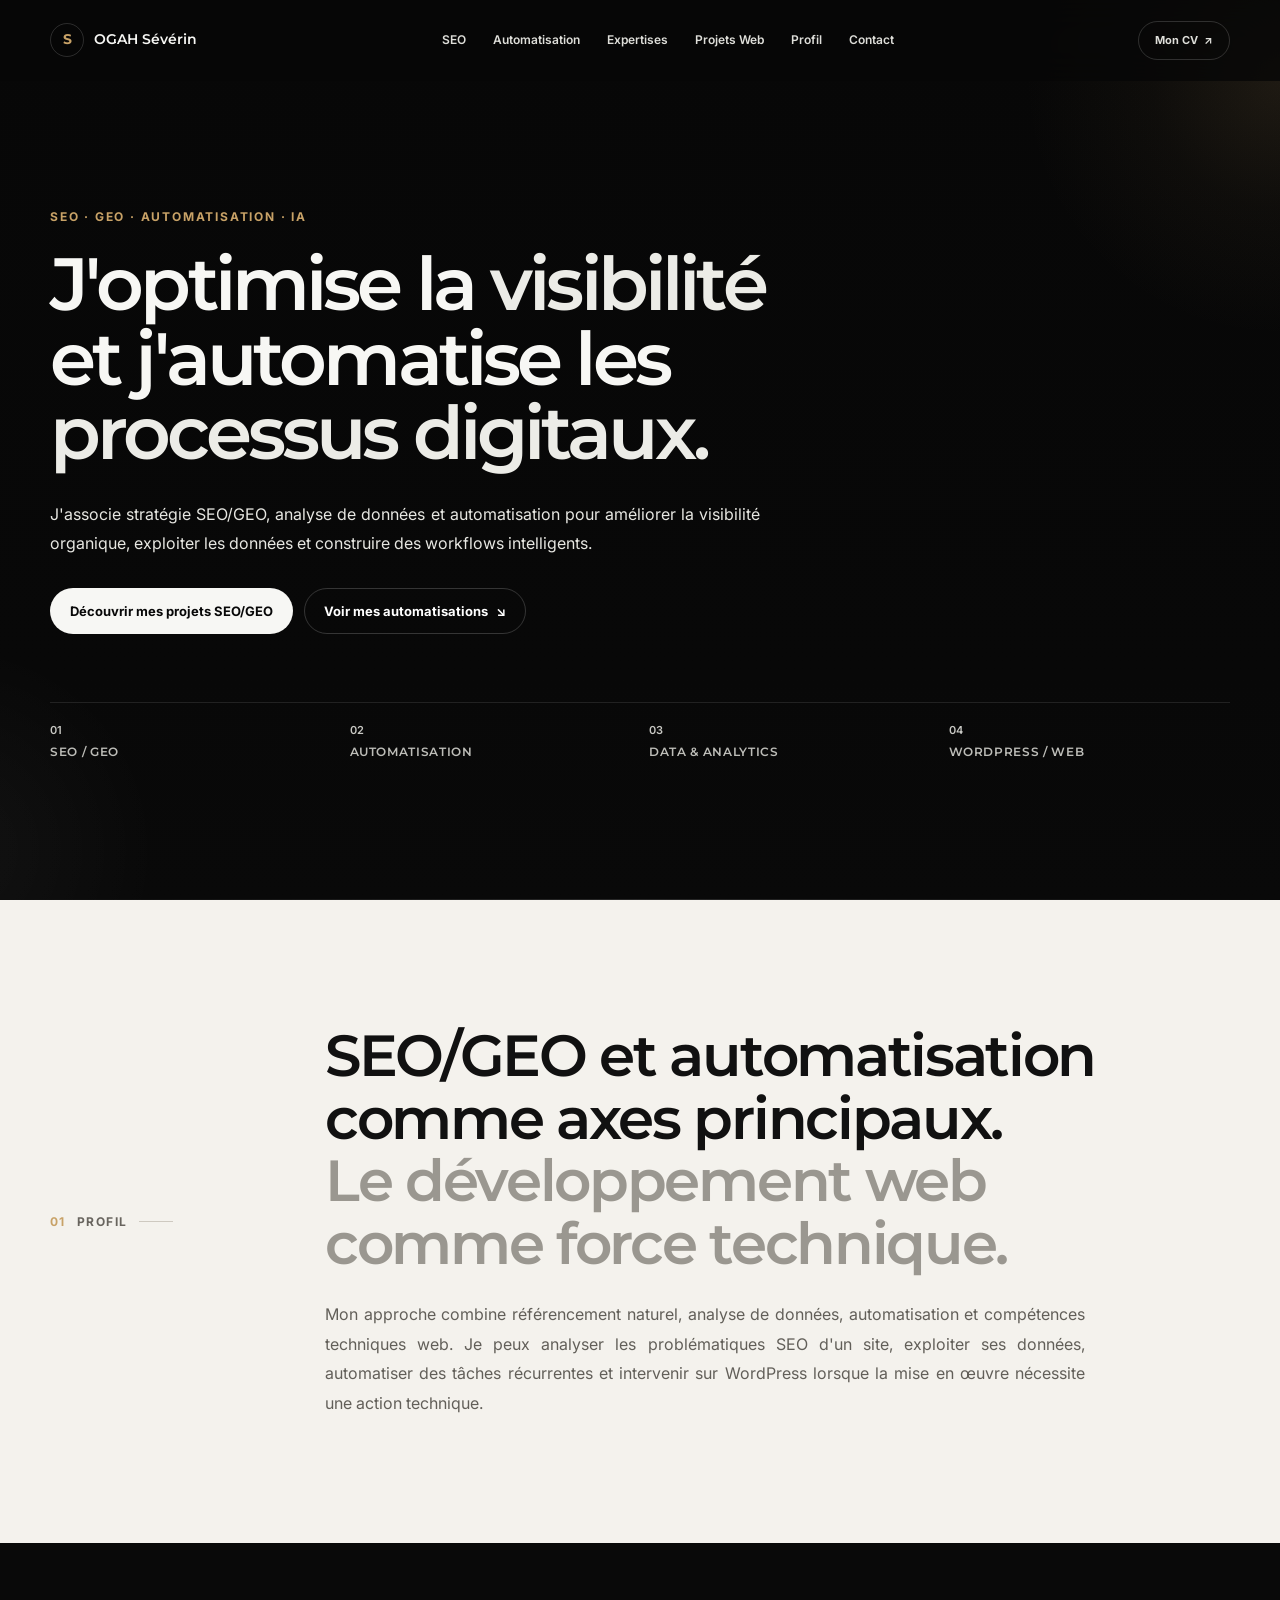
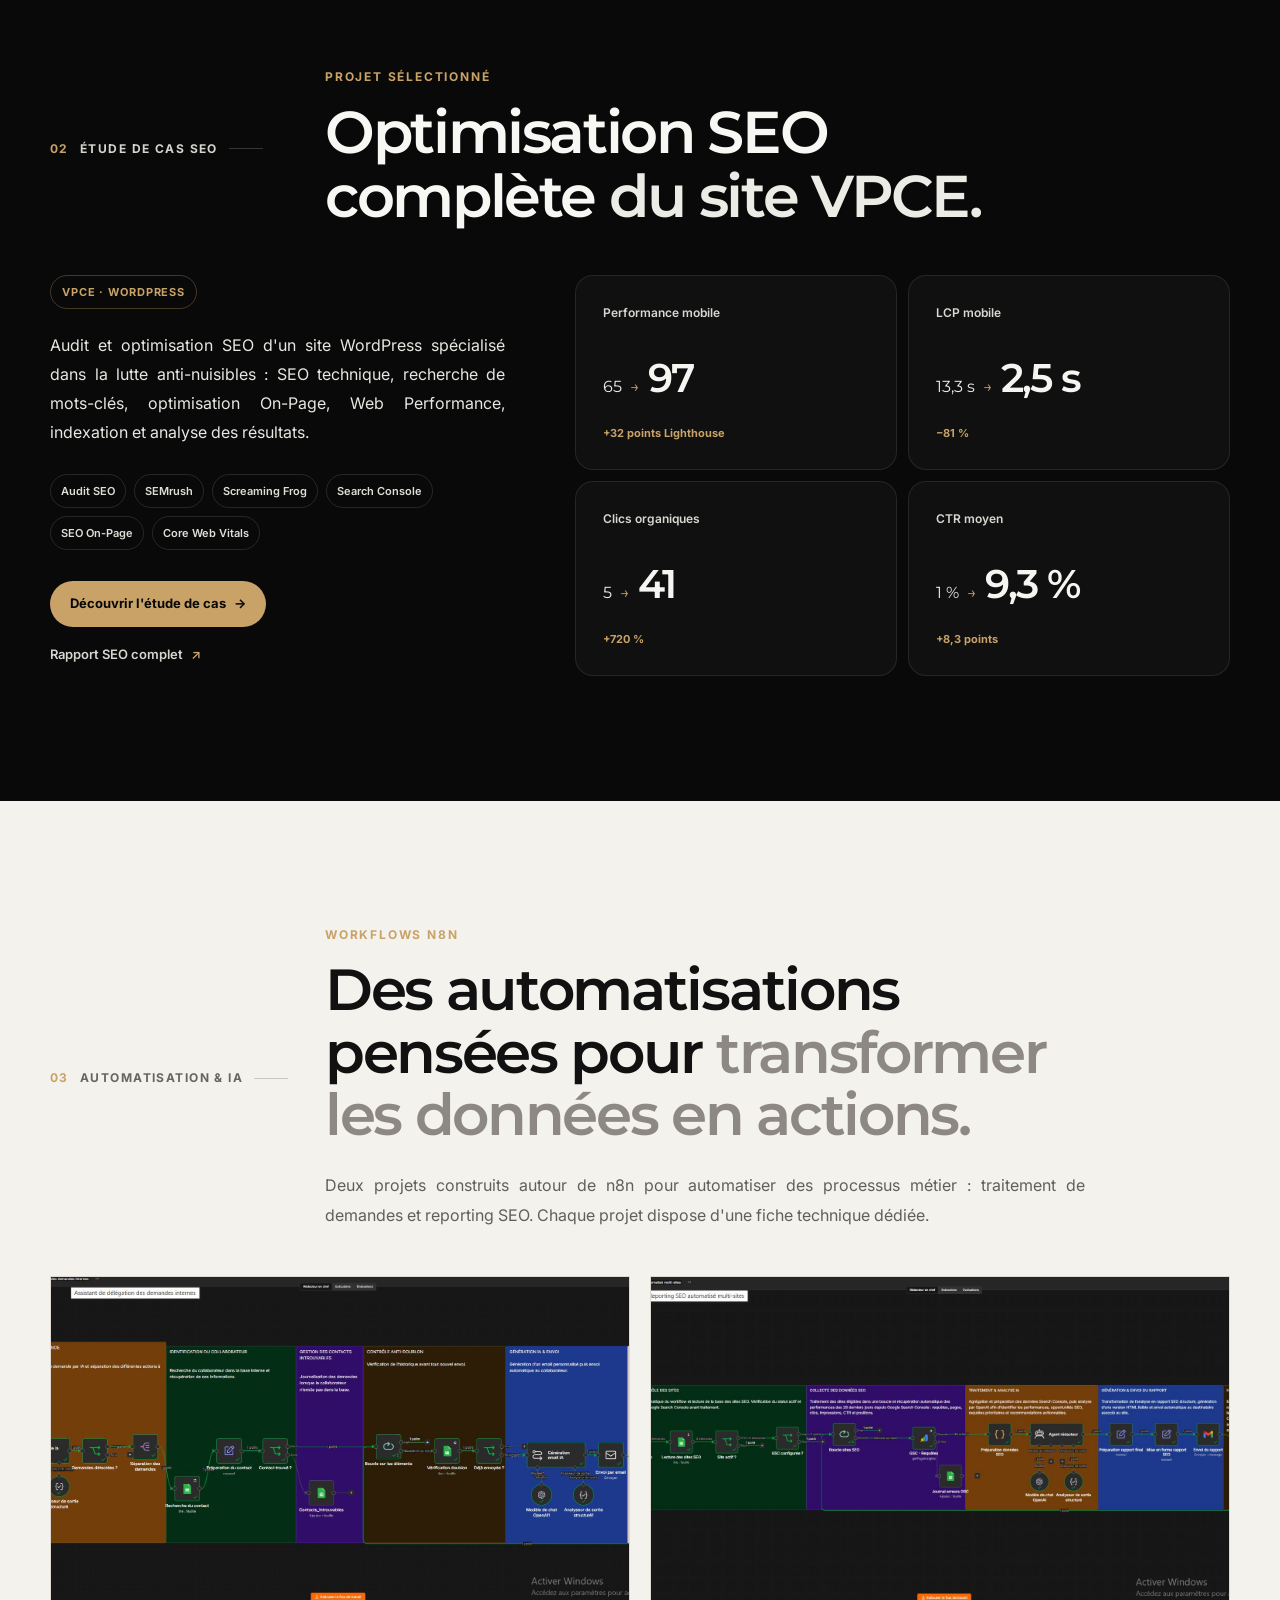
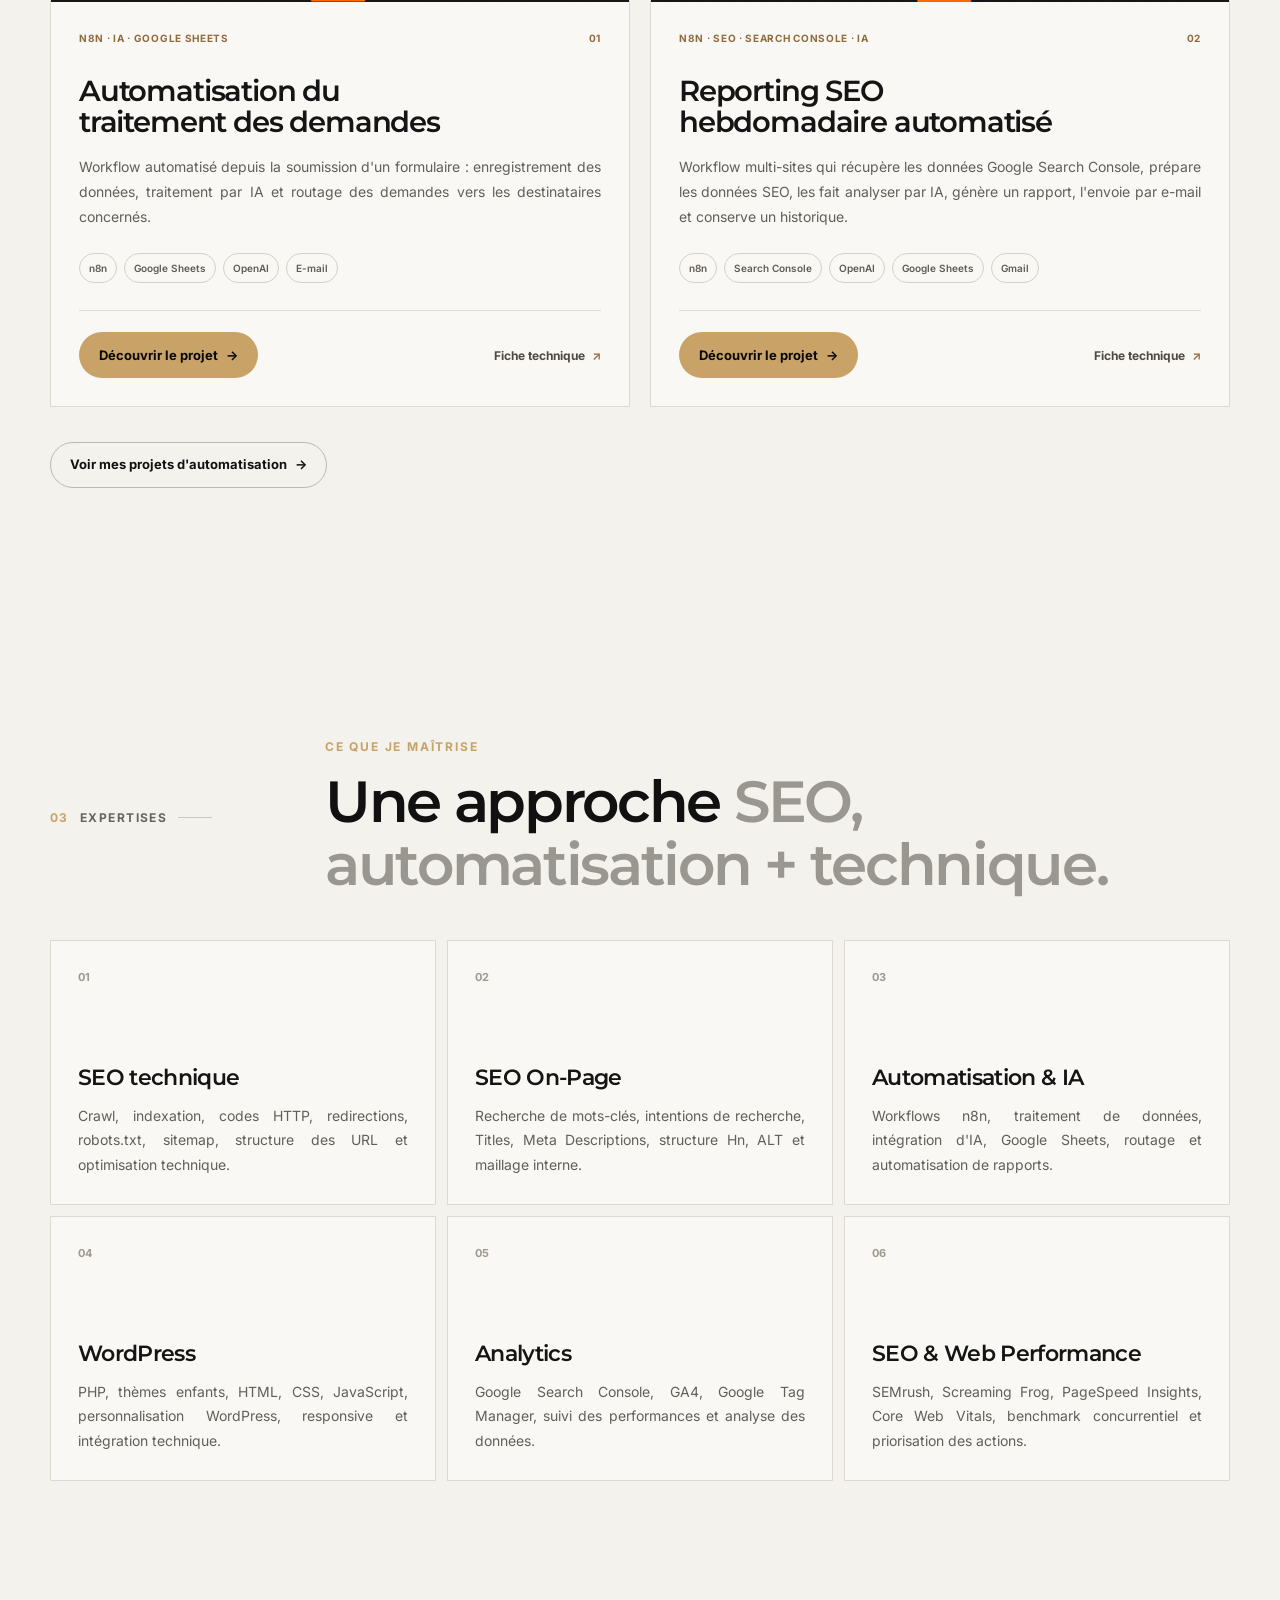
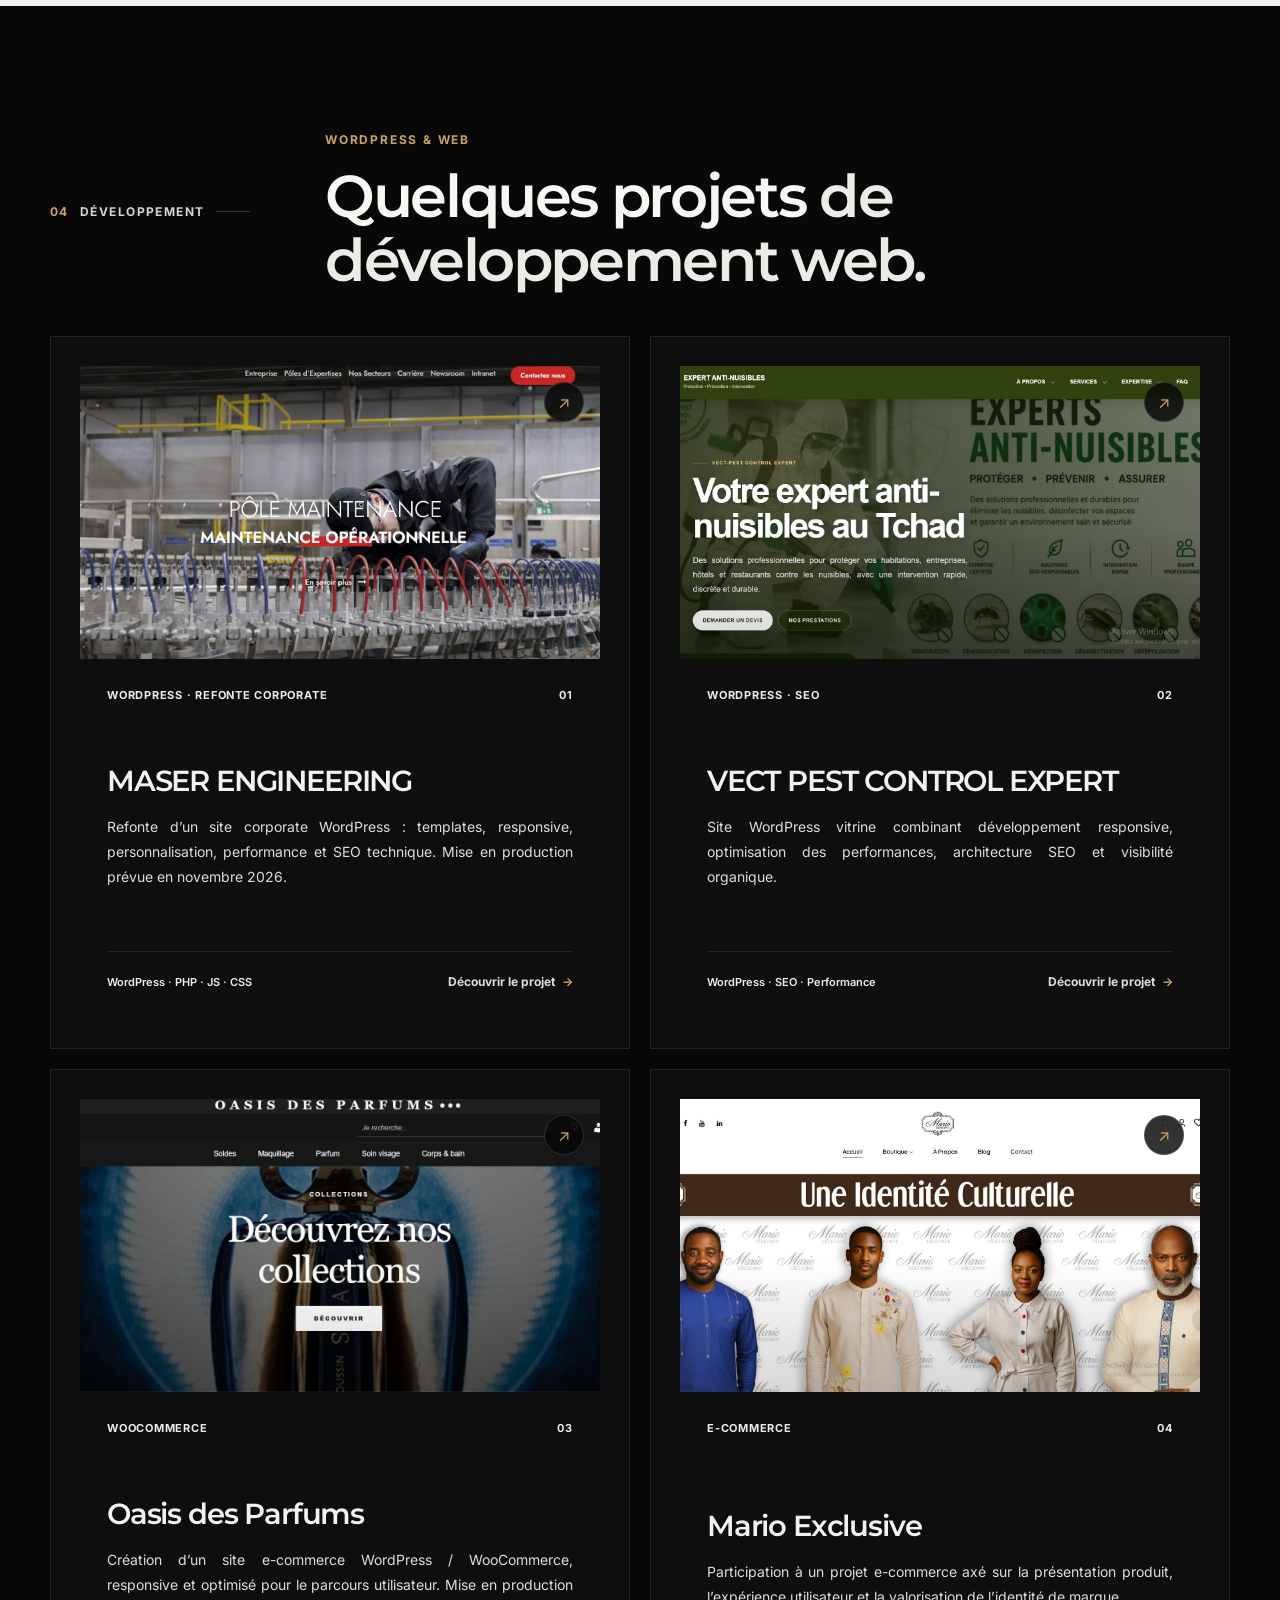
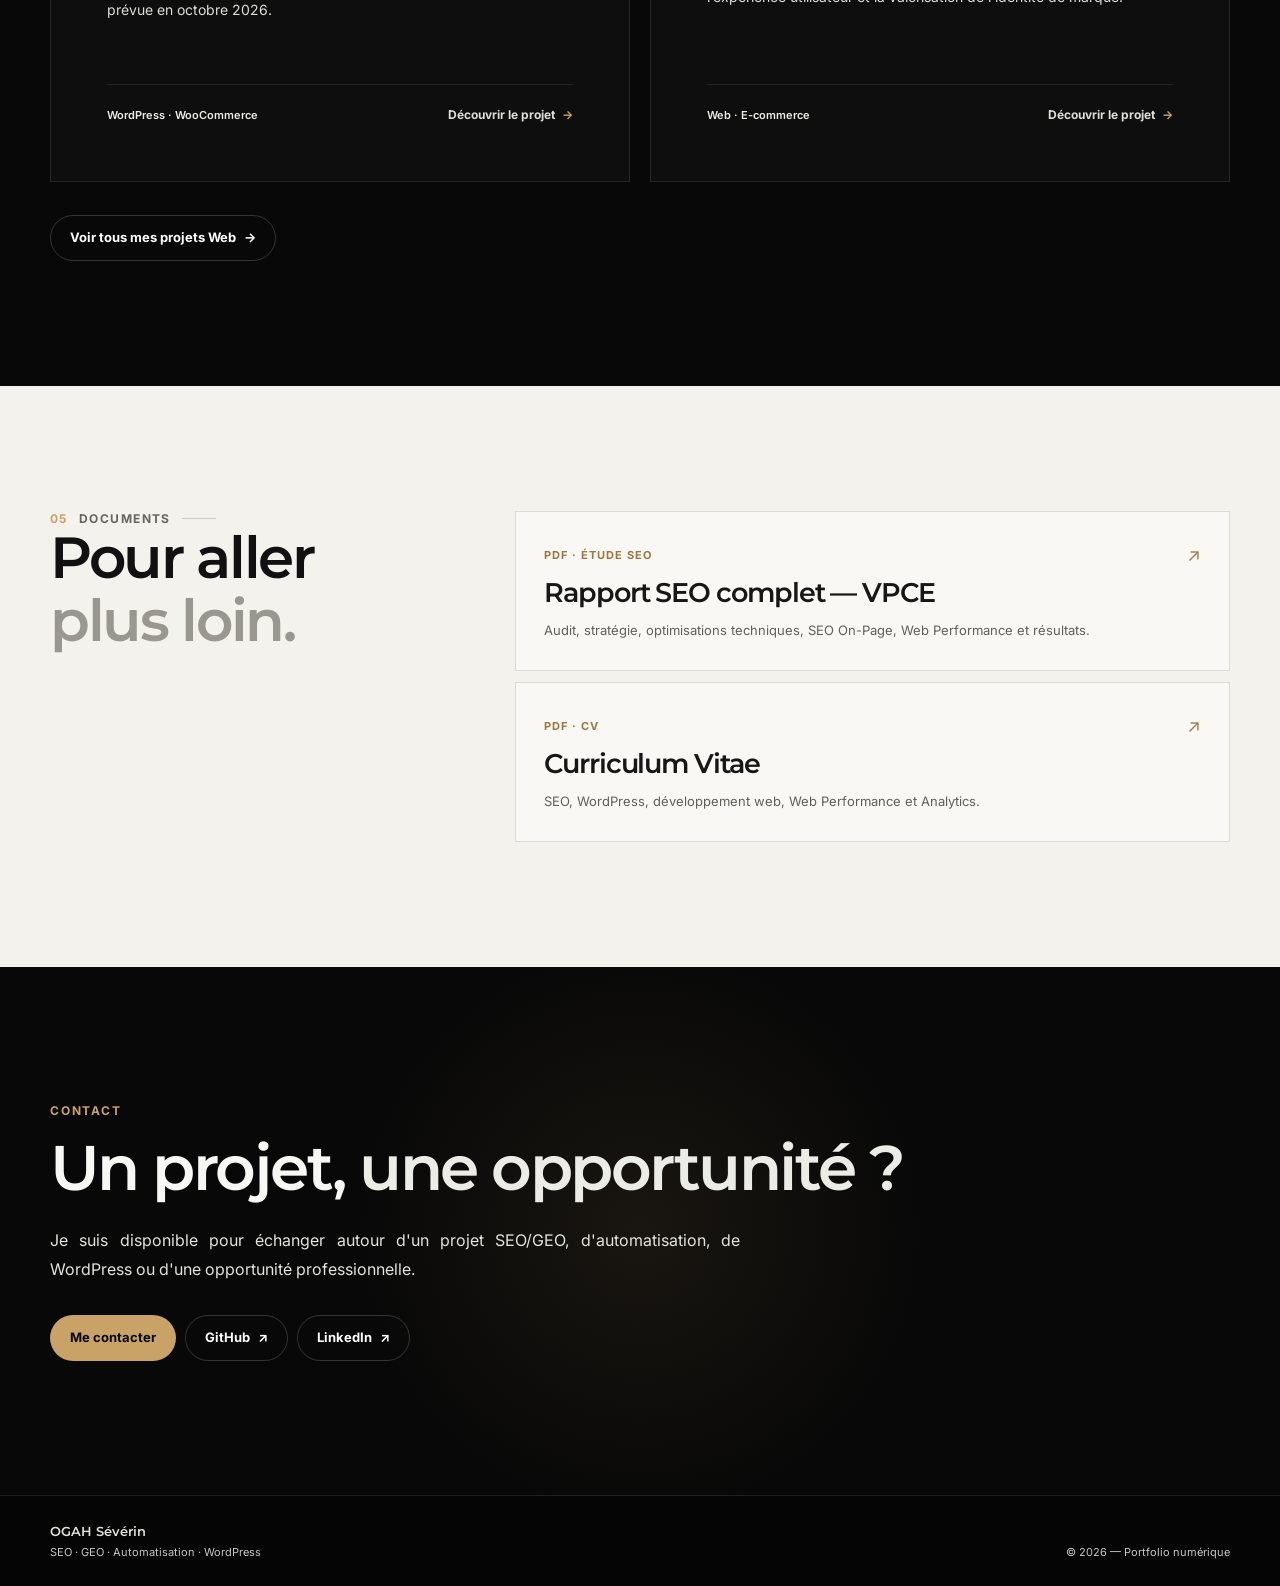
==== index.html @ 4d152c87 "Update index.html" ====
<!DOCTYPE html>
<html lang="fr">

<head>
  <meta charset="UTF-8">
  <meta name="viewport" content="width=device-width, initial-scale=1.0">

  <title>OGAH Sévérin — SEO, GEO, Automatisation & IA</title>

  <meta
    name="description"
    content="Portfolio de OGAH Sévérin : projets SEO/GEO, automatisation n8n et IA, analyse de données, WordPress et performance web."
  >

  <meta name="theme-color" content="#070707">

  <link rel="stylesheet" href="./assets/css/style.css">
  <script src="./assets/js/main.js" defer></script>
</head>

<body>

  <!-- =====================================================
       HEADER
  ====================================================== -->

  <header class="site-header" data-header>

    <div class="container site-header__inner">

      <a class="brand" href="#top" aria-label="Retour à l'accueil">

        <span class="brand__mark">
          S
        </span>

        <span class="brand__text">
          OGAH Sévérin
        </span>

      </a>

      <nav class="desktop-nav" aria-label="Navigation principale">

        <a href="#seo">SEO</a>
        <a href="#automatisation">Automatisation</a>
        <a href="#expertises">Expertises</a>
        <a href="#web">Projets Web</a>
        <a href="#profil">Profil</a>
        <a href="#contact">Contact</a>

      </nav>

      <div class="site-header__actions">

        <a
          class="header-cv"
          href="./assets/docs/SEO  GEO • Automatisation n8n • Web Performance.pdf"
          target="_blank"
          rel="noopener"
        >
          Mon CV
          <span aria-hidden="true">↗</span>
        </a>

        <button
          class="burger"
          type="button"
          aria-label="Ouvrir le menu"
          aria-expanded="false"
          data-burger
        >
          <span></span>
          <span></span>
        </button>

      </div>

    </div>

    <nav
      class="mobile-nav"
      aria-label="Navigation mobile"
      data-mobile-nav
    >

      <a href="#seo">SEO</a>
      <a href="#expertises">Expertises</a>
      <a href="#web">Projets Web</a>
      <a href="#profil">Profil</a>
      <a href="#contact">Contact</a>

      <a
        class="mobile-nav__cv"
        href="./assets/docs/SEO  GEO • Automatisation n8n • Web Performance.pdf"
        target="_blank"
        rel="noopener"
      >
        Consulter mon CV
      </a>

    </nav>

  </header>


  <main id="top">


    <!-- =====================================================
         HERO
    ====================================================== -->

    <section class="hero">

      <div class="hero__glow hero__glow--one"></div>
      <div class="hero__glow hero__glow--two"></div>

      <div class="container hero__inner">

        <div class="hero__content">

          <p class="eyebrow hero__eyebrow reveal">
            SEO · GEO · AUTOMATISATION · IA
          </p>

          <h1 class="hero__title reveal" data-delay="80">
            J'optimise la <span>visibilité</span>
            et j'automatise les
            <span>processus digitaux.</span>
          </h1>

          <p class="hero__intro reveal" data-delay="160">
            J'associe stratégie SEO/GEO, analyse de données et automatisation
            pour améliorer la visibilité organique, exploiter les données
            et construire des workflows intelligents.
          </p>

         <div class="hero__actions">
            <a class="btn btn--light" href="./seo.html">
              Découvrir mes projets SEO/GEO
            </a>
            <a class="btn btn--ghost-light" href="./automatisation.html">
              Voir mes automatisations
              <span aria-hidden="true">↘</span>
            </a>
            
          </div>


        </div>


        <div
          class="hero__signature reveal"
          data-delay="320"
          aria-hidden="true"
        >

          <div class="hero__signature-line"></div>

          <div class="hero__signature-items">

            <div>
              <span>01</span>
              <strong>SEO / GEO</strong>
            </div>

            <div>
              <span>02</span>
              <strong>Automatisation</strong>
            </div>

            <div>
              <span>03</span>
              <strong>Data & Analytics</strong>
            </div>

            <div>
              <span>04</span>
              <strong>WordPress / Web</strong>
            </div>

          </div>

        </div>

      </div>

    </section>


    <!-- =====================================================
         INTRO
    ====================================================== -->

    <section class="intro-section" id="profil">

      <div class="container intro-grid">

        <div class="section-label reveal">
          <span>01</span>
          Profil
        </div>

        <div class="intro-content">

          <h2 class="section-title reveal">
            SEO/GEO et automatisation comme axes principaux.
            <span>
              Le développement web comme force technique.
            </span>
          </h2>

          <p class="section-text reveal" data-delay="80">
            Mon approche combine référencement naturel, analyse de données,
            automatisation et compétences techniques web. Je peux analyser
            les problématiques SEO d'un site, exploiter ses données,
            automatiser des tâches récurrentes et intervenir sur WordPress
            lorsque la mise en œuvre nécessite une action technique.
          </p>

        </div>

      </div>

    </section>


    <!-- =====================================================
         ÉTUDE DE CAS SEO VEDETTE
    ====================================================== -->

    <section class="seo-feature" id="seo">

      <div class="container">

        <div class="seo-feature__head">

          <div class="section-label section-label--light reveal">
            <span>02</span>
            Étude de cas SEO
          </div>

          <div>

            <p class="eyebrow reveal">
              Projet sélectionné
            </p>

            <h2 class="seo-feature__title reveal">
              Optimisation SEO complète
              <span>du site VPCE.</span>
            </h2>

          </div>

        </div>


        <div class="seo-feature__main">

          <div class="seo-feature__content reveal">

            <div class="seo-project-tag">
              VPCE · WordPress
            </div>

            <p>
              Audit et optimisation SEO d'un site WordPress spécialisé
              dans la lutte anti-nuisibles : SEO technique, recherche
              de mots-clés, optimisation On-Page, Web Performance,
              indexation et analyse des résultats.
            </p>

            <div class="seo-feature__skills">

              <span>Audit SEO</span>
              <span>SEMrush</span>
              <span>Screaming Frog</span>
              <span>Search Console</span>
              <span>SEO On-Page</span>
              <span>Core Web Vitals</span>

            </div>

            <div class="seo-feature__actions">

              <a
                class="btn btn--gold"
                href="./projet-seo-vpce.html"
              >
                Découvrir l'étude de cas
                <span aria-hidden="true">→</span>
              </a>

              <a
                class="text-link"
                href="./assets/docs/PROJET SEO POUR VPCE.pdf"
                target="_blank"
                rel="noopener"
              >
                Rapport SEO complet
                <span aria-hidden="true">↗</span>
              </a>

            </div>

          </div>


          <div class="seo-results">

            <article class="result-card reveal">

              <span class="result-card__label">
                Performance mobile
              </span>

              <div class="result-card__value">
                <span>65</span>
                <span class="result-arrow">→</span>
                <strong
                  class="counter"
                  data-counter="97"
                >
                  97
                </strong>
              </div>

              <small>
                +32 points Lighthouse
              </small>

            </article>


            <article
              class="result-card reveal"
              data-delay="80"
            >

              <span class="result-card__label">
                LCP mobile
              </span>

              <div class="result-card__value">
                <span>13,3 s</span>
                <span class="result-arrow">→</span>
                <strong>2,5 s</strong>
              </div>

              <small>
                −81 %
              </small>

            </article>


            <article
              class="result-card reveal"
              data-delay="160"
            >

              <span class="result-card__label">
                Clics organiques
              </span>

              <div class="result-card__value">
                <span>5</span>
                <span class="result-arrow">→</span>
                <strong
                  class="counter"
                  data-counter="41"
                >
                  41
                </strong>
              </div>

              <small>
                +720 %
              </small>

            </article>


            <article
              class="result-card reveal"
              data-delay="240"
            >

              <span class="result-card__label">
                CTR moyen
              </span>

              <div class="result-card__value">
                <span>1 %</span>
                <span class="result-arrow">→</span>
                <strong>9,3 %</strong>
              </div>

              <small>
                +8,3 points
              </small>

            </article>

          </div>

        </div>

      </div>

    </section>



   <!-- =====================================================
     AUTOMATISATION & IA
====================================================== -->

<section class="automation-section" id="automatisation">

  <div class="container">

    <!-- EN-TÊTE DE SECTION -->
    <div class="automation-section__head">

      <div class="section-label reveal">
        <span>03</span>
        Automatisation & IA
      </div>

      <div>

        <p class="eyebrow reveal">
          Workflows n8n
        </p>

        <h2 class="automation-section__title reveal">
          Des automatisations pensées pour
          <span>transformer les données en actions.</span>
        </h2>

        <p
          class="automation-section__intro reveal"
          data-delay="80"
        >
          Deux projets construits autour de n8n pour automatiser des
          processus métier : traitement de demandes et reporting SEO.
          Chaque projet dispose d'une fiche technique dédiée.
        </p>

      </div>

    </div>


    <!-- =================================================
         GRILLE DES 2 PROJETS
    ================================================== -->

    <div class="automation-grid">


      <!-- ===============================================
           PROJET 01
           AUTOMATISATION DU TRAITEMENT DES DEMANDES
      ================================================ -->

      <article class="automation-card reveal">

        <!-- IMAGE -->
        <div class="automation-card__visual">

          <img
            src="./assets/images/AUTOMATISATION  DE DELEGATION DES TACHES.JPG"
            alt="Workflow n8n d'automatisation du traitement des demandes"
            loading="lazy"
            decoding="async"
            width="1440"
            height="810"
          >

        </div>


        <!-- CONTENU -->
        <div class="automation-card__body">

          <div class="automation-card__top">

            <span>
              n8n · IA · Google Sheets
            </span>

            <span>
              01
            </span>

          </div>


          <h3>
            Automatisation du traitement des demandes
          </h3>


          <p>
            Workflow automatisé depuis la soumission d'un formulaire :
            enregistrement des données, traitement par IA et routage
            des demandes vers les destinataires concernés.
          </p>


          <!-- TECHNOLOGIES -->
          <div class="automation-card__tags">

            <span>n8n</span>
            <span>Google Sheets</span>
            <span>OpenAI</span>
            <span>E-mail</span>

          </div>


          <!-- BOUTONS -->
          <div class="automation-card__actions">

            <a
              class="btn btn--gold"
              href="./automatisation.html#projet-1"
            >
              Découvrir le projet
              <span aria-hidden="true">→</span>
            </a>


            <a
              class="automation-card__pdf"
              href="./assets/docs/Fiche_technique_Automatisation_Routage_Demandes_n8n.pdf"
              target="_blank"
              rel="noopener"
            >
              Fiche technique
              <span aria-hidden="true">↗</span>
            </a>

          </div>

        </div>

      </article>



      <!-- ===============================================
           PROJET 02
           REPORTING SEO AUTOMATISÉ
      ================================================ -->

      <article
        class="automation-card reveal"
        data-delay="100"
      >

        <!-- IMAGE -->
        <div class="automation-card__visual">

          <img
            src="./assets/images/Reporting SEO automatise multisite.JPG"
            alt="Workflow n8n de reporting SEO hebdomadaire automatisé multi-sites"
            loading="lazy"
            decoding="async"
            width="1440"
            height="810"
          >

        </div>


        <!-- CONTENU -->
        <div class="automation-card__body">

          <div class="automation-card__top">

            <span>
              n8n · SEO · Search Console · IA
            </span>

            <span>
              02
            </span>

          </div>


          <h3>
            Reporting SEO hebdomadaire automatisé
          </h3>


          <p>
            Workflow multi-sites qui récupère les données Google Search
            Console, prépare les données SEO, les fait analyser par IA,
            génère un rapport, l'envoie par e-mail et conserve un historique.
          </p>


          <!-- TECHNOLOGIES -->
          <div class="automation-card__tags">

            <span>n8n</span>
            <span>Search Console</span>
            <span>OpenAI</span>
            <span>Google Sheets</span>
            <span>Gmail</span>

          </div>


          <!-- BOUTONS -->
          <div class="automation-card__actions">

            <a
              class="btn btn--gold"
              href="./automatisation.html#projet-2"
            >
              Découvrir le projet
              <span aria-hidden="true">→</span>
            </a>


            <a
              class="automation-card__pdf"
              href="./assets/docs/Fiche_technique_Automatisation_Reporting_SEO_n8n.pdf"
              target="_blank"
              rel="noopener"
            >
              Fiche technique
              <span aria-hidden="true">↗</span>
            </a>

          </div>

        </div>

      </article>

    </div>


    <!-- =================================================
         BOUTON PAGE AUTOMATISATION
    ================================================== -->

    <div class="automation-section__more reveal">

      <a
        class="btn btn--dark-outline"
        href="./automatisation.html"
      >
        Voir mes projets d'automatisation
        <span aria-hidden="true">→</span>
      </a>

    </div>

  </div>

</section>

    <!-- =====================================================
         EXPERTISES
    ====================================================== -->

    <section class="expertises-section" id="expertises">

      <div class="container">

        <div class="section-heading">

          <div class="section-label reveal">
            <span>03</span>
            Expertises
          </div>

          <div>

            <p class="eyebrow reveal">
              Ce que je maîtrise
            </p>

            <h2 class="section-title reveal">
              Une approche
              <span>SEO, automatisation + technique.</span>
            </h2>

          </div>

        </div>


        <div class="expertise-grid">


          <article class="expertise-card reveal">

            <span class="expertise-card__number">
              01
            </span>

            <h3>
              SEO technique
            </h3>

            <p>
              Crawl, indexation, codes HTTP, redirections,
              robots.txt, sitemap, structure des URL et
              optimisation technique.
            </p>

          </article>


          <article
            class="expertise-card reveal"
            data-delay="70"
          >

            <span class="expertise-card__number">
              02
            </span>

            <h3>
              SEO On-Page
            </h3>

            <p>
              Recherche de mots-clés, intentions de recherche,
              Titles, Meta Descriptions, structure Hn, ALT et
              maillage interne.
            </p>

          </article>


          <article
            class="expertise-card reveal"
            data-delay="140"
          >

            <span class="expertise-card__number">
              03
            </span>

            <h3>
              Automatisation & IA
            </h3>

            <p>
              Workflows n8n, traitement de données, intégration d'IA,
              Google Sheets, routage et automatisation de rapports.
            </p>

          </article>


          <article
            class="expertise-card reveal"
            data-delay="210"
          >

            <span class="expertise-card__number">
              04
            </span>

            <h3>
              WordPress
            </h3>

            <p>
              PHP, thèmes enfants, HTML, CSS, JavaScript,
              personnalisation WordPress, responsive et
              intégration technique.
            </p>

          </article>


          <article
            class="expertise-card reveal"
            data-delay="280"
          >

            <span class="expertise-card__number">
              05
            </span>

            <h3>
              Analytics
            </h3>

            <p>
              Google Search Console, GA4, Google Tag Manager,
              suivi des performances et analyse des données.
            </p>

          </article>


          <article
            class="expertise-card reveal"
            data-delay="350"
          >

            <span class="expertise-card__number">
              06
            </span>

            <h3>
              SEO & Web Performance
            </h3>

            <p>
              SEMrush, Screaming Frog, PageSpeed Insights, Core Web Vitals,
              benchmark concurrentiel et priorisation des actions.
            </p>

          </article>

        </div>

      </div>

    </section>


   <!-- =====================================================
     PROJETS WEB
====================================================== -->

<section class="web-projects" id="web">

  <div class="container">

    <div class="section-heading">

      <div class="section-label section-label--light reveal">
        <span>04</span>
        Développement
      </div>

      <div>

        <p class="eyebrow reveal">
          WordPress & Web
        </p>

        <h2 class="web-projects__title reveal">
          Quelques projets
          <span>de développement web.</span>
        </h2>

      </div>

    </div>


    <div class="web-grid">


      <!-- =================================================
           MASER ENGINEERING
      ================================================== -->

      <article class="web-card reveal">

        <a
          class="web-card__media"
          href="./developpement-web.html"
          aria-label="Découvrir le projet MASER ENGINEERING"
        >

          <img
            src="./assets/images/WhatsApp Image 2026-05-17 at 17.08.23 (1).jpeg"
            alt="Aperçu du site corporate MASER ENGINEERING"
            loading="lazy"
            width="1440"
            height="820"
          >

          <span class="web-card__media-arrow" aria-hidden="true">
            ↗
          </span>

        </a>


        <div class="web-card__body">

          <div class="web-card__top">

            <span>
              WordPress · Refonte corporate
            </span>

            <span>
              01
            </span>

          </div>


          <div class="web-card__content">

            <h3>
              MASER ENGINEERING
            </h3>

            <p>
              Refonte d’un site corporate WordPress : templates,
              responsive, personnalisation, performance et SEO technique.
              Mise en production prévue en novembre 2026.
            </p>

          </div>


          <div class="web-card__footer">

            <span>
              WordPress · PHP · JS · CSS
            </span>

            <a href="./developpement-web.html">
              Découvrir le projet
              <span aria-hidden="true">→</span>
            </a>

          </div>

        </div>

      </article>


      <!-- =================================================
           VPCE
      ================================================== -->

      <article
        class="web-card reveal"
        data-delay="90"
      >

        <a
          class="web-card__media"
          href="./developpement-web.html"
          aria-label="Découvrir le projet VPCE"
        >

          <img
            src="./assets/images/VECT PEST.JPG"
            alt="Aperçu du site WordPress Vect Pest Control Expert"
            loading="lazy"
            width="1440"
            height="820"
          >

          <span class="web-card__media-arrow" aria-hidden="true">
            ↗
          </span>

        </a>


        <div class="web-card__body">

          <div class="web-card__top">

            <span>
              WordPress · SEO
            </span>

            <span>
              02
            </span>

          </div>


          <div class="web-card__content">

            <h3>
              VECT PEST CONTROL EXPERT
            </h3>

            <p>
              Site WordPress vitrine combinant développement responsive,
              optimisation des performances, architecture SEO et visibilité
              organique.
            </p>

          </div>


          <div class="web-card__footer">

            <span>
              WordPress · SEO · Performance
            </span>

            <a href="./developpement-web.html">
              Découvrir le projet
              <span aria-hidden="true">→</span>
            </a>

          </div>

        </div>

      </article>


      <!-- =================================================
           OASIS DES PARFUMS
      ================================================== -->

      <article
        class="web-card reveal"
        data-delay="180"
      >

        <a
          class="web-card__media"
          href="./developpement-web.html"
          aria-label="Découvrir le projet Oasis des Parfums"
        >

          <img
            src="./assets/images/OASIS.JPG"
            alt="Aperçu du site e-commerce Oasis des Parfums"
            loading="lazy"
            width="1440"
            height="820"
          >

          <span class="web-card__media-arrow" aria-hidden="true">
            ↗
          </span>

        </a>


        <div class="web-card__body">

          <div class="web-card__top">

            <span>
              WooCommerce
            </span>

            <span>
              03
            </span>

          </div>


          <div class="web-card__content">

            <h3>
              Oasis des Parfums
            </h3>

            <p>
              Création d’un site e-commerce WordPress / WooCommerce,
              responsive et optimisé pour le parcours utilisateur.
              Mise en production prévue en octobre 2026.
            </p>

          </div>


          <div class="web-card__footer">

            <span>
              WordPress · WooCommerce
            </span>

            <a href="./developpement-web.html">
              Découvrir le projet
              <span aria-hidden="true">→</span>
            </a>

          </div>

        </div>

      </article>


      <!-- =================================================
           MARIO EXCLUSIVE
      ================================================== -->

      <article
        class="web-card reveal"
        data-delay="270"
      >

        <a
          class="web-card__media"
          href="./developpement-web.html"
          aria-label="Découvrir le projet Mario Exclusive"
        >

          <img
            src="./assets/images/mario.JPG"
            alt="Aperçu du site e-commerce Mario Exclusive"
            loading="lazy"
            width="1440"
            height="820"
          >

          <span class="web-card__media-arrow" aria-hidden="true">
            ↗
          </span>

        </a>


        <div class="web-card__body">

          <div class="web-card__top">

            <span>
              E-commerce
            </span>

            <span>
              04
            </span>

          </div>


          <div class="web-card__content">

            <h3>
              Mario Exclusive
            </h3>

            <p>
              Participation à un projet e-commerce axé sur la présentation
              produit, l’expérience utilisateur et la valorisation de
              l’identité de marque.
            </p>

          </div>


          <div class="web-card__footer">

            <span>
              Web · E-commerce
            </span>

            <a href="./developpement-web.html">
              Découvrir le projet
              <span aria-hidden="true">→</span>
            </a>

          </div>

        </div>

      </article>

    </div>


    <div class="web-projects__more reveal">

      <a
        class="btn btn--ghost-light"
        href="./developpement-web.html"
      >
        Voir tous mes projets Web
        <span aria-hidden="true">→</span>
      </a>

    </div>

  </div>

</section>


    <!-- =====================================================
         DOCUMENTS
    ====================================================== -->

    <section class="documents-section">

      <div class="container">

        <div class="documents-grid">

          <div>

            <div class="section-label reveal">
              <span>05</span>
              Documents
            </div>

            <h2 class="section-title reveal">
              Pour aller
              <span>plus loin.</span>
            </h2>

          </div>


          <div class="documents-list">


            <a
              class="document-card reveal"
              href="./assets/docs/SEO  GEO  Acquisition & Web Performance.pdf"
              target="_blank"
              rel="noopener"
            >

              <div>

                <span class="document-card__type">
                  PDF · Étude SEO
                </span>

                <h3>
                  Rapport SEO complet — VPCE
                </h3>

                <p>
                  Audit, stratégie, optimisations techniques,
                  SEO On-Page, Web Performance et résultats.
                </p>

              </div>

              <span class="document-card__arrow">
                ↗
              </span>

            </a>


            <a
              class="document-card reveal"
              data-delay="100"
              href="./assets/docs/SEO  GEO • Automatisation n8n • Web Performance.pdf"
              target="_blank"
              rel="noopener"
            >

              <div>

                <span class="document-card__type">
                  PDF · CV
                </span>

                <h3>
                  Curriculum Vitae
                </h3>

                <p>
                  SEO, WordPress, développement web,
                  Web Performance et Analytics.
                </p>

              </div>

              <span class="document-card__arrow">
                ↗
              </span>

            </a>

          </div>

        </div>

      </div>

    </section>


    <!-- =====================================================
         CONTACT
    ====================================================== -->

    <section class="contact-section" id="contact">

      <div class="contact-glow"></div>

      <div class="container">

        <div class="contact-card reveal">

          <p class="eyebrow">
            Contact
          </p>

          <h2>
            Un projet,
            <span>une opportunité ?</span>
          </h2>

          <p>
            Je suis disponible pour échanger autour d'un projet
            SEO/GEO, d'automatisation, de WordPress ou d'une opportunité
            professionnelle.
          </p>

          <div class="contact-actions">

            <a
              class="btn btn--gold"
              href="mailto:severinolagassou@gmail.com"
            >
              Me contacter
            </a>

            <a
              class="btn btn--ghost-light"
              href="https://github.com/SEVERIN9343"
              target="_blank"
              rel="noopener"
            >
              GitHub
              <span aria-hidden="true">↗</span>
            </a>

            <a
              class="btn btn--ghost-light"
              href="https://www.linkedin.com/in/k-s%C3%A9v%C3%A9rin-ogah-lagassou-218701293/"
              target="_blank"
              rel="noopener"
            >
              LinkedIn
              <span aria-hidden="true">↗</span>
            </a>

          </div>

        </div>

      </div>

    </section>

  </main>


  <!-- =====================================================
       FOOTER
  ====================================================== -->

  <footer class="footer">

    <div class="container footer__inner">

      <div>
        <strong>
          OGAH Sévérin
        </strong>

        <span>
          SEO · GEO · Automatisation · WordPress
        </span>
      </div>

      <p>
        © <span id="year"></span> — Portfolio numérique
      </p>

    </div>

  </footer>

</body>

</html>
---- assets/css/style.css ----
@import url('https://fonts.googleapis.com/css2?family=Inter:wght@400;500;600;700&family=Montserrat:wght@500;600;700;800&display=swap');


/* =====================================================
   PORTFOLIO OGAH SÉVÉRIN
   STYLE GLOBAL
   MOBILE FIRST
===================================================== */


/* =====================================================
   VARIABLES
===================================================== */

:root{
  --bg:#070707;
  --bg-soft:#0b0b0b;
  --bg-soft-2:#101010;

  --surface:#111111;
  --surface-2:#161616;

  --light:#f4f2ed;
  --light-soft:#faf8f4;

  --white:#f7f7f4;
  --white-soft:#deded9;

  --text:#131313;
  --text-soft:#625f59;

  --muted:#b2b2ad;
  --muted-soft:#ecece7;

  --gold:#c8a267;
  --gold-light:#ddbd86;
  --gold-soft:rgba(200,162,103,.12);

  --line-dark:rgba(255,255,255,.10);
  --line-light:#dedad2;

  --font-title:"Montserrat",system-ui,-apple-system,"Segoe UI",sans-serif;
  --font-body:"Inter",system-ui,-apple-system,"Segoe UI",sans-serif;

  --container:1180px;

  --page-x:18px;

  --ease:cubic-bezier(.2,.75,.25,1);
}


/* =====================================================
   RESET
===================================================== */

*,
*::before,
*::after{
  box-sizing:border-box;
}

html{
  scroll-behavior:smooth;
  scroll-padding-top:88px;
  -webkit-text-size-adjust:100%;
}

body{
  margin:0;
  min-width:320px;

  background:var(--bg);
  color:var(--white);

  font-family:var(--font-body);
  line-height:1.65;

  overflow-x:hidden;

  -webkit-font-smoothing:antialiased;
  text-rendering:optimizeLegibility;
}

body.menu-open{
  overflow:hidden;
}

img{
  display:block;
  max-width:100%;
  height:auto;
}

a{
  color:inherit;
  text-decoration:none;
}

button,
input,
textarea,
select{
  font:inherit;
}

button,
a{
  -webkit-tap-highlight-color:transparent;
}

::selection{
  background:var(--gold);
  color:#070707;
}


/* =====================================================
   CONTENEUR GLOBAL
===================================================== */

.container{
  width:min(
    var(--container),
    calc(100% - (var(--page-x) * 2))
  );

  margin-left:auto;
  margin-right:auto;
}


/* =====================================================
   TYPOGRAPHIE GLOBALE
===================================================== */

h1,
h2,
h3,
h4{
  margin:0;

  font-family:var(--font-title);
  font-weight:600;

  line-height:1.08;
  letter-spacing:-.04em;

  hyphens:none;
  -webkit-hyphens:none;

  word-break:normal;
  overflow-wrap:normal;

  text-wrap:balance;
}

p{
  margin:0;

  text-align:justify;
  text-justify:inter-word;

  hyphens:none;
  -webkit-hyphens:none;

  word-break:normal;
  overflow-wrap:break-word;
}

.eyebrow{
  margin:0 0 16px;

  color:var(--gold);

  font-size:12px;
  font-weight:700;

  line-height:1.45;

  letter-spacing:.15em;
  text-transform:uppercase;

  text-align:left;
}

.section-title{
  width:100%;
  max-width:980px;

  color:#111;

  font-size:clamp(31px,8vw,46px);
  line-height:1.08;
}

.section-title span{
  display:inline;
  color:#9a9790;
}

.section-text{
  max-width:760px;

  margin-top:24px;

  color:var(--text-soft);

  font-size:16px;
  line-height:1.85;
}

.section-label{
  width:max-content;
  max-width:100%;

  display:flex;
  align-items:center;

  gap:11px;

  color:#68645e;

  font-size:12px;
  font-weight:700;

  line-height:1.3;

  letter-spacing:.12em;
  text-transform:uppercase;

  white-space:nowrap;
}

.section-label span{
  color:var(--gold);
}

.section-label::after{
  content:"";

  width:34px;
  height:1px;

  flex:0 0 auto;

  background:#cec9c0;
}

.section-label--light{
  color:#d4d4cf;
}

.section-label--light::after{
  background:rgba(255,255,255,.18);
}


/* =====================================================
   HEADER
===================================================== */

.site-header{
  position:fixed;

  top:0;
  left:0;

  width:100%;

  z-index:100;

  background:rgba(7,7,7,.78);

  border-bottom:1px solid transparent;

  backdrop-filter:blur(18px);
  -webkit-backdrop-filter:blur(18px);

  transition:
    background .35s ease,
    border-color .35s ease,
    box-shadow .35s ease;
}

.site-header.is-scrolled{
  background:rgba(7,7,7,.96);

  border-color:var(--line-dark);

  box-shadow:
    0 14px 36px rgba(0,0,0,.22);
}

.site-header__inner{
  min-height:68px;

  display:flex;
  align-items:center;
  justify-content:space-between;

  gap:16px;
}

.brand{
  display:inline-flex;
  align-items:center;

  gap:10px;

  flex:0 0 auto;
}

.brand__mark{
  width:34px;
  height:34px;

  display:grid;
  place-items:center;

  border:1px solid rgba(255,255,255,.15);
  border-radius:50%;

  color:var(--gold);

  font-family:var(--font-title);
  font-size:14px;
  font-weight:700;

  transition:
    background .3s ease,
    color .3s ease,
    border-color .3s ease;
}

.brand:hover .brand__mark{
  background:var(--gold);
  border-color:var(--gold);

  color:#080808;
}

.brand__text{
  color:var(--white);

  font-family:var(--font-title);

  font-size:14px;
  font-weight:600;

  white-space:nowrap;
}

.desktop-nav{
  display:none;
}

.site-header__actions{
  display:flex;
  align-items:center;

  gap:9px;
}

.header-cv{
  display:none;
}


/* =====================================================
   BURGER
===================================================== */

.burger{
  position:relative;

  width:42px;
  height:42px;

  flex:0 0 42px;

  padding:0;

  border:1px solid rgba(255,255,255,.16);
  border-radius:50%;

  background:transparent;

  cursor:pointer;
}

.burger span{
  position:absolute;

  left:50%;

  width:18px;
  height:1px;

  background:#fff;

  transform:translateX(-50%);

  transition:
    top .3s ease,
    transform .3s ease;
}

.burger span:first-child{
  top:17px;
}

.burger span:last-child{
  top:23px;
}

.burger[aria-expanded="true"] span:first-child{
  top:20px;

  transform:
    translateX(-50%)
    rotate(45deg);
}

.burger[aria-expanded="true"] span:last-child{
  top:20px;

  transform:
    translateX(-50%)
    rotate(-45deg);
}


/* =====================================================
   NAVIGATION MOBILE
===================================================== */

.mobile-nav{
  position:fixed;

  top:72px;
  left:12px;
  right:12px;

  z-index:99;

  padding:13px;

  display:grid;
  gap:7px;

  background:#0d0d0d;

  border:1px solid var(--line-dark);
  border-radius:19px;

  box-shadow:
    0 28px 70px rgba(0,0,0,.5);

  opacity:0;
  visibility:hidden;

  transform:translateY(-10px);

  pointer-events:none;

  transition:
    opacity .3s ease,
    visibility .3s ease,
    transform .3s ease;
}

.mobile-nav.is-open{
  opacity:1;
  visibility:visible;

  transform:translateY(0);

  pointer-events:auto;
}

.mobile-nav a{
  min-height:47px;

  padding:0 14px;

  display:flex;
  align-items:center;

  border-radius:12px;

  color:#d6d6d1;

  font-size:14px;
  font-weight:600;

  text-align:left;

  transition:
    background .25s ease,
    color .25s ease;
}

.mobile-nav a:hover{
  background:#171717;
  color:#fff;
}

.mobile-nav__cv{
  justify-content:center;

  background:var(--gold);

  color:#080808 !important;
}


/* =====================================================
   BOUTONS
===================================================== */

.btn{
  min-height:46px;

  max-width:100%;

  padding:0 19px;

  display:inline-flex;
  align-items:center;
  justify-content:center;

  gap:8px;

  border:1px solid transparent;
  border-radius:999px;

  font-size:13px;
  font-weight:700;

  white-space:nowrap;

  transition:
    transform .3s var(--ease),
    background .3s ease,
    border-color .3s ease,
    color .3s ease,
    box-shadow .3s ease;
}

.btn:hover{
  transform:translateY(-3px);
}

.btn--primary{
  background:var(--white);
  color:#080808;
}

.btn--primary:hover{
  box-shadow:
    0 14px 36px rgba(255,255,255,.12);
}

.btn--ghost{
  color:var(--white);

  background:transparent;

  border-color:rgba(255,255,255,.19);
}

.btn--ghost:hover{
  border-color:rgba(255,255,255,.45);
}

.btn--gold{
  background:var(--gold);
  color:#080808;
}

.btn--gold:hover{
  background:var(--gold-light);

  box-shadow:
    0 16px 40px rgba(200,162,103,.16);
}

.btn--ghost-light{
  color:#fff;

  background:transparent;

  border-color:rgba(255,255,255,.18);
}

.btn--ghost-light:hover{
  background:#fff;

  border-color:#fff;

  color:#080808;
}

.text-link{
  display:inline-flex;
  align-items:center;

  gap:8px;

  color:#d6d6d1;

  font-size:13px;
  font-weight:600;
}

.text-link span{
  color:var(--gold);

  transition:transform .3s ease;
}

.text-link:hover span{
  transform:translate(3px,-3px);
}


/* =====================================================
   HERO HOME
===================================================== */

.hero{
  position:relative;

  min-height:100svh;

  padding:108px 0 55px;

  display:flex;
  align-items:center;

  overflow:hidden;

  background:
    linear-gradient(
      180deg,
      #070707 0%,
      #080808 75%,
      #090909 100%
    );
}

.hero::after{
  content:"";

  position:absolute;

  left:0;
  right:0;
  bottom:0;

  height:1px;

  background:
    linear-gradient(
      90deg,
      transparent,
      rgba(255,255,255,.13),
      transparent
    );
}

.hero__glow{
  position:absolute;

  pointer-events:none;

  border-radius:50%;
}

.hero__glow--one{
  width:520px;
  height:520px;

  top:-180px;
  right:-260px;

  background:
    radial-gradient(
      circle,
      rgba(200,162,103,.12) 0%,
      rgba(200,162,103,.04) 35%,
      transparent 70%
    );
}

.hero__glow--two{
  width:420px;
  height:420px;

  left:-260px;
  bottom:-160px;

  background:
    radial-gradient(
      circle,
      rgba(255,255,255,.04),
      transparent 70%
    );
}


/* =====================================================
   CORRECTION CENTRAGE HERO
===================================================== */

/*
   Le HTML contient :

   <div class="container hero__inner">

   Donc hero__inner NE DOIT JAMAIS avoir width:100%.
   Cette règle garde exactement le même container que
   le header et toutes les autres sections.
*/

.hero > .container.hero__inner{
  position:relative;
  z-index:2;

  width:min(
    var(--container),
    calc(100% - (var(--page-x) * 2))
  );

  margin-left:auto;
  margin-right:auto;
}

.hero__content{
  width:100%;
  max-width:1020px;
}

.hero__eyebrow{
  margin-bottom:22px;
}

.hero__title{
  width:100%;
  max-width:1020px;

  color:var(--white);

  font-size:clamp(
    40px,
    11vw,
    60px
  );

  line-height:1.01;

  letter-spacing:-.052em;

  text-wrap:balance;
}

.hero__title span{
  display:inline;

  color:#ecece7;
}

.hero__intro{
  max-width:710px;

  margin-top:27px;

  color:#e7e7e2;

  font-size:16px;
  line-height:1.82;
}

.hero__actions{
  margin-top:30px;

  display:flex;
  flex-direction:column;
  align-items:flex-start;

  gap:11px;
}


/* =====================================================
   SIGNATURE HERO
===================================================== */

.hero__signature{
  margin-top:52px;
}

.hero__signature-line{
  width:100%;
  height:1px;

  background:rgba(255,255,255,.10);
}

.hero__signature-items{
  padding-top:18px;

  display:grid;
  grid-template-columns:
    repeat(2,minmax(0,1fr));

  gap:18px;
}

.hero__signature-items div{
  min-width:0;

  display:flex;
  flex-direction:column;

  gap:3px;
}

.hero__signature-items span{
  color:#c8c8c3;

  font-size:11px;
  font-weight:600;
}

.hero__signature-items strong{
  color:#bdbdb8;

  font-family:var(--font-title);

  font-size:12px;
  font-weight:600;

  letter-spacing:.055em;
  text-transform:uppercase;
}


/* =====================================================
   PROFIL
===================================================== */

.intro-section{
  padding:82px 0;

  background:var(--light);
}

.intro-grid{
  display:grid;

  gap:32px;
}

.intro-grid > *{
  min-width:0;
}

.intro-content{
  min-width:0;
}


/* =====================================================
   ÉTUDE SEO VEDETTE
===================================================== */

.seo-feature{
  padding:85px 0;

  background:#090909;
}

.seo-feature__head{
  margin-bottom:46px;

  display:grid;

  gap:32px;
}

.seo-feature__head > *{
  min-width:0;
}

.seo-feature__title{
  width:100%;
  max-width:940px;

  color:#f7f7f4;

  font-size:clamp(
    32px,
    8.5vw,
    48px
  );

  line-height:1.08;
}

.seo-feature__title span{
  display:inline;

  color:#ecece7;
}

.seo-feature__main{
  display:grid;

  gap:42px;
}

.seo-feature__main > *{
  min-width:0;
}

.seo-feature__content{
  max-width:700px;
}

.seo-project-tag{
  width:max-content;
  max-width:100%;

  margin-bottom:22px;

  padding:7px 11px;

  border:1px solid rgba(200,162,103,.31);
  border-radius:999px;

  color:var(--gold);

  font-size:11px;
  font-weight:700;

  letter-spacing:.08em;
  text-transform:uppercase;
}

.seo-feature__content > p{
  color:#e7e7e2;

  font-size:16px;
  line-height:1.82;
}

.seo-feature__skills{
  margin-top:26px;

  display:flex;
  flex-wrap:wrap;

  gap:8px;
}

.seo-feature__skills span{
  padding:7px 10px;

  border:1px solid rgba(255,255,255,.12);
  border-radius:999px;

  color:#deded9;

  font-size:11px;
  font-weight:600;
}

.seo-feature__actions{
  margin-top:31px;

  display:flex;
  flex-direction:column;
  align-items:flex-start;

  gap:17px;
}


/* =====================================================
   KPI SEO
===================================================== */

.seo-results{
  display:grid;
  grid-template-columns:1fr;

  gap:11px;
}

.result-card{
  min-width:0;
  min-height:165px;

  padding:22px;

  display:flex;
  flex-direction:column;
  justify-content:space-between;

  background:#101010;

  border:1px solid rgba(255,255,255,.09);
  border-radius:18px;

  transition:
    transform .35s var(--ease),
    border-color .35s ease,
    background .35s ease;
}

.result-card:hover{
  transform:translateY(-4px);

  border-color:rgba(200,162,103,.34);

  background:#131313;
}

.result-card__label{
  color:#d8d8d3;

  font-size:12px;
  font-weight:600;
}

.result-card__value{
  margin:17px 0 8px;

  display:flex;
  align-items:baseline;
  flex-wrap:wrap;

  gap:8px;

  color:#ecece7;

  font-family:var(--font-title);

  font-size:16px;
}

.result-card__value strong{
  color:#f5f5f1;

  font-size:clamp(
    28px,
    8vw,
    40px
  );

  font-weight:600;

  letter-spacing:-.045em;
}

.result-arrow{
  color:var(--gold);
}

.result-card small{
  color:var(--gold);

  font-size:11px;
  font-weight:700;
}


/* =====================================================
   EXPERTISES
===================================================== */

.expertises-section{
  padding:85px 0;

  background:var(--light);
}

.section-heading{
  margin-bottom:44px;

  display:grid;

  gap:32px;
}

.section-heading > *{
  min-width:0;
}

.expertise-grid{
  display:grid;

  gap:11px;
}

.expertise-card{
  position:relative;

  min-width:0;
  min-height:225px;

  padding:22px;

  display:flex;
  flex-direction:column;

  overflow:hidden;

  background:#faf8f4;

  border:1px solid var(--line-light);

  transition:
    transform .35s var(--ease),
    background .35s ease,
    border-color .35s ease;
}

.expertise-card::after{
  content:"";

  position:absolute;

  left:0;
  right:0;
  bottom:0;

  height:2px;

  background:var(--gold);

  transform:scaleX(0);
  transform-origin:left;

  transition:
    transform .45s var(--ease);
}

.expertise-card:hover{
  transform:translateY(-4px);

  background:#fff;

  border-color:#cac5bc;
}

.expertise-card:hover::after{
  transform:scaleX(1);
}

.expertise-card__number{
  color:#9e9991;

  font-size:11px;
  font-weight:700;
}

.expertise-card h3{
  margin-top:auto;

  color:#151515;

  font-size:22px;
  line-height:1.12;

  letter-spacing:-.03em;
}

.expertise-card p{
  margin-top:13px;

  color:#625f59;

  font-size:14px;
  line-height:1.75;
}


/* =====================================================
   PROJETS WEB HOME
===================================================== */

.web-projects{
  padding:85px 0;
  background:#080808;
}

.web-projects__title{
  width:100%;
  max-width:940px;

  color:#f7f7f4;

  font-size:clamp(32px,8.5vw,48px);
  line-height:1.08;
}

.web-projects__title span{
  display:inline;
  color:#ecece7;
}


/* =====================================================
   GRID
===================================================== */

.web-grid{
  display:grid;
  grid-template-columns:1fr;
  gap:18px;
}


/* =====================================================
   CARD
===================================================== */

.web-card{
  min-width:0;

  display:flex;
  flex-direction:column;

  overflow:hidden;

  background:#0e0e0e;

  border:1px solid rgba(255,255,255,.09);

  transition:
    transform .45s var(--ease),
    border-color .35s ease,
    background .35s ease;
}

.web-card:hover{
  transform:translateY(-6px);

  border-color:rgba(200,162,103,.30);

  background:#111;
}


/* =====================================================
   IMAGE
===================================================== */

.web-card__media{
  position:relative;

  display:block;

  width:100%;
  aspect-ratio:16 / 9;

  overflow:hidden;

  background:#151515;
}

.web-card__media::after{
  content:"";

  position:absolute;
  inset:0;

  pointer-events:none;

  background:
    linear-gradient(
      to top,
      rgba(0,0,0,.25),
      transparent 45%
    );

  opacity:.65;

  transition:opacity .4s ease;
}

.web-card__media img{
  width:100%;
  height:100%;

  object-fit:cover;
  object-position:center;

  transform:scale(1.01);

  transition:
    transform .7s var(--ease),
    filter .5s ease;
}

.web-card:hover .web-card__media img{
  transform:scale(1.045);
}

.web-card:hover .web-card__media::after{
  opacity:.25;
}


/* =====================================================
   FLECHE IMAGE
===================================================== */

.web-card__media-arrow{
  position:absolute;

  top:16px;
  right:16px;

  z-index:2;

  width:40px;
  height:40px;

  display:grid;
  place-items:center;

  border-radius:50%;

  background:rgba(7,7,7,.82);

  border:1px solid rgba(255,255,255,.13);

  color:var(--gold);

  font-size:16px;

  backdrop-filter:blur(10px);
  -webkit-backdrop-filter:blur(10px);

  transition:
    background .3s ease,
    color .3s ease,
    transform .35s var(--ease);
}

.web-card:hover .web-card__media-arrow{
  transform:translate(2px,-2px);

  background:var(--gold);

  color:#080808;
}


/* =====================================================
   CORPS
===================================================== */

.web-card__body{
  min-height:320px;

  padding:22px;

  display:flex;
  flex-direction:column;
}

.web-card__top{
  display:flex;
  align-items:center;
  justify-content:space-between;

  gap:20px;

  color:#ecece7;

  font-size:11px;
  font-weight:700;

  letter-spacing:.07em;
  text-transform:uppercase;
}

.web-card__content{
  margin:auto 0;
  padding:36px 0;
}

.web-card h3{
  max-width:520px;

  color:#f2f2ee;

  font-size:clamp(25px,7vw,34px);

  line-height:1.08;
}

.web-card p{
  max-width:570px;

  margin-top:18px;

  color:#deded9;

  font-size:14px;
  line-height:1.78;
}


/* =====================================================
   FOOTER CARD
===================================================== */

.web-card__footer{
  padding-top:20px;

  border-top:1px solid rgba(255,255,255,.09);

  display:flex;
  flex-direction:column;

  gap:13px;
}

.web-card__footer > span{
  color:#ecece7;

  font-size:11px;
  font-weight:600;
}

.web-card__footer a{
  width:max-content;
  max-width:100%;

  display:inline-flex;
  align-items:center;

  gap:7px;

  color:#deded9;

  font-size:12px;
  font-weight:700;
}

.web-card__footer a span{
  color:var(--gold);

  transition:transform .3s ease;
}

.web-card__footer a:hover span{
  transform:translateX(4px);
}


/* =====================================================
   BOUTON GLOBAL
===================================================== */

.web-projects__more{
  margin-top:34px;
}


/* =====================================================
   TABLETTE
===================================================== */

@media(min-width:640px){

  .web-grid{
    grid-template-columns:repeat(2,minmax(0,1fr));
  }

  .web-card__body{
    min-height:340px;
  }

  .web-card__footer{
    flex-direction:row;
    align-items:center;
    justify-content:space-between;
  }

}


/* =====================================================
   DESKTOP
===================================================== */

@media(min-width:980px){

  .web-grid{
    gap:20px;
  }

  .web-card__body{
    min-height:360px;
    padding:27px;
  }

  .web-card__content{
    padding:42px 0;
  }

  .web-card h3{
    font-size:clamp(27px,2.3vw,35px);
  }

}

/* =====================================================
   DOCUMENTS
===================================================== */

.documents-section{
  padding:85px 0;

  background:var(--light);
}

.documents-grid{
  display:grid;

  gap:44px;
}

.documents-grid > *{
  min-width:0;
}

.documents-list{
  display:grid;

  gap:11px;
}

.document-card{
  position:relative;

  min-width:0;

  padding:22px;

  display:flex;
  align-items:flex-start;
  justify-content:space-between;

  gap:20px;

  background:#faf8f4;

  border:1px solid var(--line-light);

  transition:
    transform .35s var(--ease),
    background .35s ease,
    border-color .35s ease;
}

.document-card:hover{
  transform:translateY(-4px);

  background:#fff;

  border-color:#c8c2b7;
}

.document-card__type{
  color:#9d7641;

  font-size:11px;
  font-weight:700;

  letter-spacing:.09em;
  text-transform:uppercase;
}

.document-card h3{
  margin-top:11px;

  color:#171717;

  font-size:clamp(
    20px,
    5.5vw,
    27px
  );

  line-height:1.15;
}

.document-card p{
  max-width:570px;

  margin-top:11px;

  color:#625f59;

  font-size:13px;
  line-height:1.72;
}

.document-card__arrow{
  flex:0 0 auto;

  color:#a17d4c;

  font-size:18px;

  transition:transform .3s ease;
}

.document-card:hover .document-card__arrow{
  transform:translate(3px,-3px);
}


/* =====================================================
   CONTACT
===================================================== */

.contact-section{
  position:relative;

  padding:95px 0;

  overflow:hidden;

  background:#080808;
}

.contact-glow{
  position:absolute;

  width:600px;
  height:600px;

  left:50%;
  top:50%;

  transform:translate(-50%,-50%);

  border-radius:50%;

  background:
    radial-gradient(
      circle,
      rgba(200,162,103,.09),
      transparent 67%
    );

  pointer-events:none;
}

.contact-card{
  position:relative;

  z-index:2;

  width:100%;
  max-width:950px;
}

.contact-card h2{
  width:100%;
  max-width:950px;

  color:#f7f7f4;

  font-size:clamp(
    37px,
    9.5vw,
    59px
  );

  line-height:1.04;
}

.contact-card h2 span{
  display:inline;

  color:#ecece7;
}

.contact-card > p:not(.eyebrow){
  max-width:690px;

  margin-top:25px;

  color:#e3e3de;

  font-size:16px;
  line-height:1.82;
}

.contact-actions{
  margin-top:31px;

  display:flex;
  flex-wrap:wrap;

  gap:9px;
}


/* =====================================================
   FOOTER
===================================================== */

.footer{
  padding:25px 0;

  background:#050505;

  border-top:1px solid var(--line-dark);
}

.footer__inner{
  display:flex;
  flex-direction:column;

  gap:13px;
}

.footer__inner > div{
  display:flex;
  flex-direction:column;
}

.footer strong{
  color:#e0e0dc;

  font-family:var(--font-title);

  font-size:13px;
  font-weight:600;
}

.footer span,
.footer p{
  color:#c7c7c2;

  font-size:11px;

  text-align:left;
}


/* =====================================================
   ANIMATIONS
===================================================== */

.js-ready .reveal{
  opacity:0;

  transform:translateY(25px);

  filter:blur(2px);

  transition:
    opacity .78s var(--ease),
    transform .78s var(--ease),
    filter .78s ease;

  will-change:
    opacity,
    transform;
}

.js-ready .reveal.is-visible{
  opacity:1;

  transform:none;

  filter:blur(0);
}


/* =====================================================
   PETITS MOBILES
===================================================== */

@media(max-width:389px){

  :root{
    --page-x:15px;
  }

  .brand__text{
    font-size:13px;
  }

  .hero__title{
    font-size:clamp(
      36px,
      10.8vw,
      42px
    );
  }

  .btn{
    white-space:normal;
    text-align:center;
  }

  .hero__actions{
    width:100%;
  }

  .hero__actions .btn{
    width:100%;
  }

  .contact-actions{
    flex-direction:column;
  }

  .contact-actions .btn{
    width:100%;
  }

}


/* =====================================================
   TABLETTE
===================================================== */

@media(min-width:640px){

  :root{
    --page-x:28px;
  }

  .hero__title{
    max-width:980px;

    font-size:clamp(
      52px,
      7.8vw,
      67px
    );
  }

  .hero__intro{
    font-size:16px;
  }

  .hero__actions{
    flex-direction:row;
  }

  .hero__signature-items{
    grid-template-columns:
      repeat(4,minmax(0,1fr));
  }

  .section-title{
    font-size:clamp(
      38px,
      6vw,
      52px
    );
  }

  .seo-feature__title,
  .web-projects__title{
    font-size:clamp(
      39px,
      6vw,
      54px
    );
  }

  .seo-results{
    grid-template-columns:
      repeat(2,minmax(0,1fr));
  }

  .expertise-grid{
    grid-template-columns:
      repeat(2,minmax(0,1fr));
  }

  .web-card__footer{
    flex-direction:row;
    align-items:center;
    justify-content:space-between;
  }

  .footer__inner{
    flex-direction:row;
    align-items:flex-end;
    justify-content:space-between;
  }

}


/* =====================================================
   DESKTOP
===================================================== */

@media(min-width:980px){

  :root{
    --page-x:42px;
  }


  /* HEADER */

  .site-header__inner{
    min-height:80px;
  }

  .desktop-nav{
    display:flex;
    align-items:center;

    gap:27px;
  }

  .desktop-nav a{
    position:relative;

    padding:8px 0;

    color:#deded9;

    font-size:12px;
    font-weight:600;

    white-space:nowrap;

    transition:color .3s ease;
  }

  .desktop-nav a::after{
    content:"";

    position:absolute;

    left:0;
    bottom:2px;

    width:100%;
    height:1px;

    background:var(--gold);

    transform:scaleX(0);
    transform-origin:right;

    transition:
      transform .35s var(--ease);
  }

  .desktop-nav a:hover,
  .desktop-nav a[aria-current="page"]{
    color:#fff;
  }

  .desktop-nav a:hover::after,
  .desktop-nav a[aria-current="page"]::after{
    transform:scaleX(1);
    transform-origin:left;
  }

  .header-cv{
    min-height:39px;

    padding:0 16px;

    display:inline-flex;
    align-items:center;

    gap:6px;

    border:1px solid rgba(255,255,255,.16);
    border-radius:999px;

    color:#deded9;

    font-size:11px;
    font-weight:700;

    transition:
      background .3s ease,
      color .3s ease,
      transform .3s ease;
  }

  .header-cv:hover{
    transform:translateY(-2px);

    background:#fff;

    color:#080808;
  }

  .burger{
    display:none;
  }

  .mobile-nav{
    display:none !important;
  }


  /* ===================================================
     HERO DESKTOP
  =================================================== */

  .hero{
    min-height:100svh;

    padding:
      140px 0
      70px;
  }

  /*
     Important :
     on garde EXACTEMENT le container global.
  */

  .hero > .container.hero__inner{
    width:min(
      var(--container),
      calc(100% - (var(--page-x) * 2))
    );

    margin-left:auto;
    margin-right:auto;
  }

  .hero__content{
    width:100%;
    max-width:1010px;
  }

  .hero__title{
    width:100%;
    max-width:1010px;

    font-size:clamp(
      60px,
      5.35vw,
      74px
    );

    line-height:1.01;
  }

  .hero__intro{
    max-width:710px;

    margin-top:29px;

    font-size:16px;
  }

  .hero__signature{
    margin-top:68px;
  }


  /* SECTIONS */

  .intro-section,
  .seo-feature,
  .expertises-section,
  .web-projects,
  .documents-section{
    padding:125px 0;
  }

  .intro-grid,
  .section-heading,
  .seo-feature__head{
    grid-template-columns:
      210px minmax(0,1fr);

    gap:65px;
  }

  .section-title{
    max-width:980px;

    font-size:clamp(
      44px,
      4vw,
      58px
    );
  }

  .seo-feature__title,
  .web-projects__title{
    max-width:980px;

    font-size:clamp(
      44px,
      4.1vw,
      59px
    );
  }

  .seo-feature__main{
    grid-template-columns:
      minmax(0,.82fr)
      minmax(0,1.18fr);

    gap:70px;

    align-items:start;
  }

  .result-card{
    min-height:195px;

    padding:27px;
  }

  .expertise-grid{
    grid-template-columns:
      repeat(3,minmax(0,1fr));
  }

  .expertise-card{
    min-height:265px;

    padding:27px;
  }

  .web-grid{
    grid-template-columns:
      repeat(2,minmax(0,1fr));
  }

  .web-card{
    min-height:440px;

    padding:29px;
  }

  .documents-grid{
    grid-template-columns:
      minmax(0,.7fr)
      minmax(0,1.3fr);

    gap:80px;

    align-items:start;
  }

  .document-card{
    padding:28px;
  }

  .contact-section{
    padding:135px 0;
  }

  .contact-card h2{
    max-width:1000px;

    font-size:clamp(
      52px,
      4.9vw,
      69px
    );
  }

}


/* =====================================================
   GRAND DESKTOP
===================================================== */

@media(min-width:1280px){

  :root{
    --page-x:48px;
  }

  .hero__title{
    max-width:1010px;

    font-size:74px;
  }

  .section-title{
    font-size:58px;
  }

  .seo-feature__title,
  .web-projects__title{
    font-size:59px;
  }

}


/* =====================================================
   TRÈS GRAND ÉCRAN
===================================================== */

@media(min-width:1500px){

  /*
     Le container reste 1180px.
     Il est automatiquement centré.
     Donc sur un écran très large, le contenu gagne
     naturellement une vraie marge à gauche et à droite.
  */

  .hero__content{
    max-width:1010px;
  }

  .hero__title{
    max-width:1010px;

    font-size:74px;
  }

}


/* =====================================================
   ACCESSIBILITÉ
===================================================== */

@media(prefers-reduced-motion:reduce){

  html{
    scroll-behavior:auto;
  }

  *,
  *::before,
  *::after{
    animation-duration:.01ms !important;
    animation-iteration-count:1 !important;

    transition-duration:.01ms !important;

    scroll-behavior:auto !important;
  }

  .js-ready .reveal{
    opacity:1;

    transform:none;

    filter:none;
  }

}

/* =====================================================
   HOME — AUTOMATISATION & IA
===================================================== */

.btn--light{
  background:var(--white);
  color:#080808;
}

.btn--light:hover{
  background:#fff;
  box-shadow:0 14px 36px rgba(255,255,255,.12);
}

.btn--dark-outline{
  color:#111;
  background:transparent;
  border-color:#bdb7ad;
}

.btn--dark-outline:hover{
  color:#fff;
  background:#111;
  border-color:#111;
}

.automation-section{
  padding:85px 0;
  background:var(--light);
  color:var(--text);
}

.automation-section__head{
  margin-bottom:46px;
  display:grid;
  gap:32px;
}

.automation-section__head > *{min-width:0;}

.automation-section__title{
  width:100%;
  max-width:980px;
  color:#111;
  font-size:clamp(31px,8vw,46px);
  line-height:1.08;
}

.automation-section__title span{
  display:inline;
  color:#8d8982;
}

.automation-section__intro{
  max-width:760px;
  margin-top:24px;
  color:var(--text-soft);
  font-size:16px;
  line-height:1.85;
}

.automation-grid{
  display:grid;
  grid-template-columns:1fr;
  gap:18px;
}

.automation-card{
  min-width:0;
  overflow:hidden;
  background:#faf8f4;
  border:1px solid var(--line-light);
  transition:transform .4s var(--ease),border-color .35s ease,background .35s ease;
}

.automation-card:hover{
  transform:translateY(-6px);
  background:#fff;
  border-color:#c8c2b7;
}

.automation-card__visual{
  width:100%;
  aspect-ratio:16/9;
  overflow:hidden;
  background:#111;
}

.automation-card__visual img{
  width:100%;
  height:100%;
  object-fit:cover;
}

.automation-card__placeholder{
  width:100%;
  height:100%;
  display:grid;
  place-items:center;
  padding:24px;
  background:
    radial-gradient(circle at 75% 20%,rgba(200,162,103,.16),transparent 34%),
    linear-gradient(135deg,#0b0b0b,#151515);
  color:#aaa69f;
  font-size:12px;
  font-weight:600;
  text-align:center;
}

.automation-card__body{padding:22px;}

.automation-card__top{
  display:flex;
  align-items:center;
  justify-content:space-between;
  gap:18px;
  color:#8f6b3e;
  font-size:10px;
  font-weight:700;
  letter-spacing:.07em;
  text-transform:uppercase;
}

.automation-card h3{
  max-width:580px;
  margin-top:28px;
  color:#151515;
  font-size:clamp(24px,7vw,34px);
  line-height:1.08;
}

.automation-card p{
  max-width:620px;
  margin-top:17px;
  color:#625f59;
  font-size:14px;
  line-height:1.78;
}

.automation-card__tags{
  margin-top:23px;
  display:flex;
  flex-wrap:wrap;
  gap:7px;
}

.automation-card__tags span{
  padding:6px 9px;
  border:1px solid #d5d0c7;
  border-radius:999px;
  color:#5f5b55;
  font-size:10px;
  font-weight:600;
}

.automation-card__actions{
  margin-top:27px;
  padding-top:21px;
  border-top:1px solid #dedad2;
  display:flex;
  flex-direction:column;
  align-items:flex-start;
  gap:15px;
}

.automation-card__pdf{
  display:inline-flex;
  align-items:center;
  gap:7px;
  color:#4d4943;
  font-size:12px;
  font-weight:700;
}

.automation-card__pdf span{
  color:#9d7641;
  transition:transform .3s ease;
}

.automation-card__pdf:hover span{transform:translate(3px,-3px);}

.automation-section__more{margin-top:34px;}

@media(min-width:640px){
  .automation-grid{
    grid-template-columns:repeat(2,minmax(0,1fr));
  }

  .automation-card__actions{
    flex-direction:row;
    align-items:center;
    justify-content:space-between;
  }
}

@media(min-width:980px){
  .automation-section{padding:125px 0;}

  .automation-section__head{
    grid-template-columns:210px minmax(0,1fr);
    gap:65px;
  }

  .automation-section__title{
    font-size:clamp(44px,4vw,58px);
  }

  .automation-grid{gap:20px;}
  .automation-card__body{padding:28px;}

  .automation-card h3{
    font-size:clamp(27px,2.3vw,35px);
  }
}

@media(min-width:1280px){
  .automation-section__title{font-size:58px;}
}
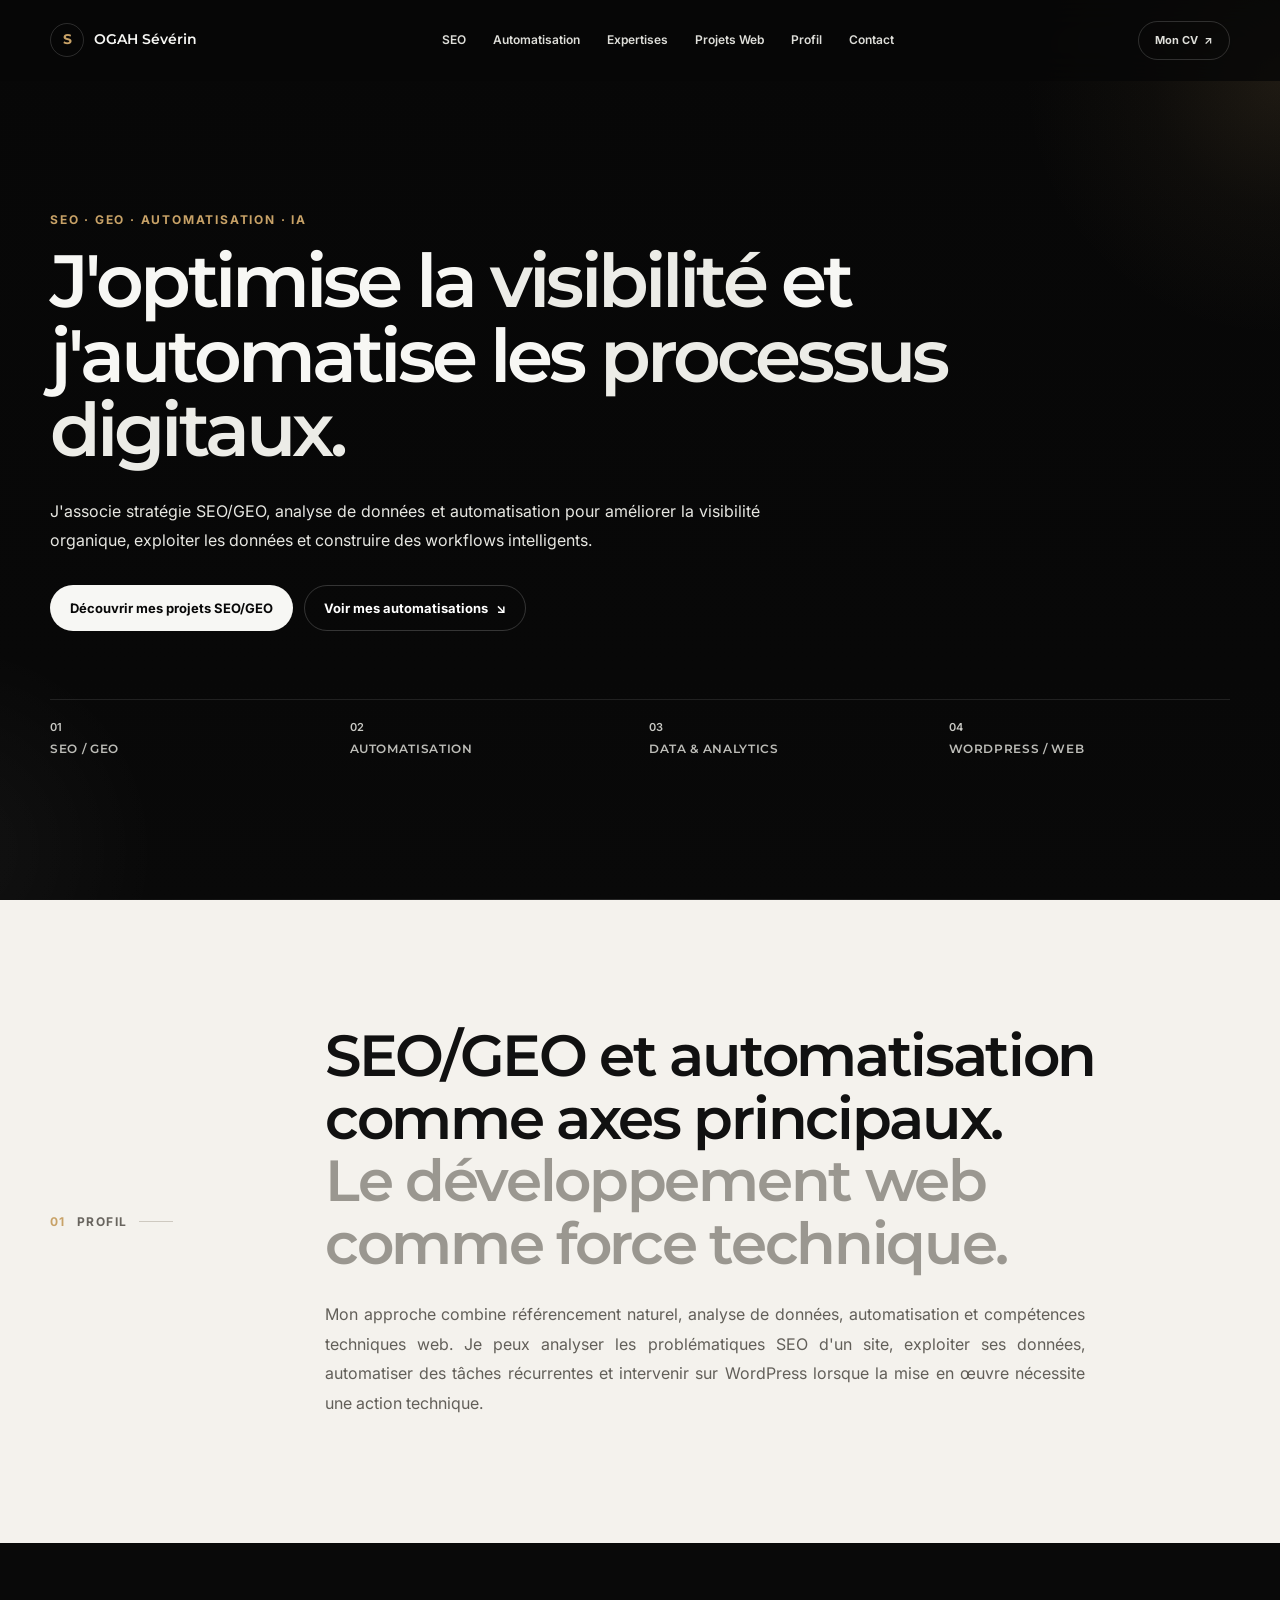
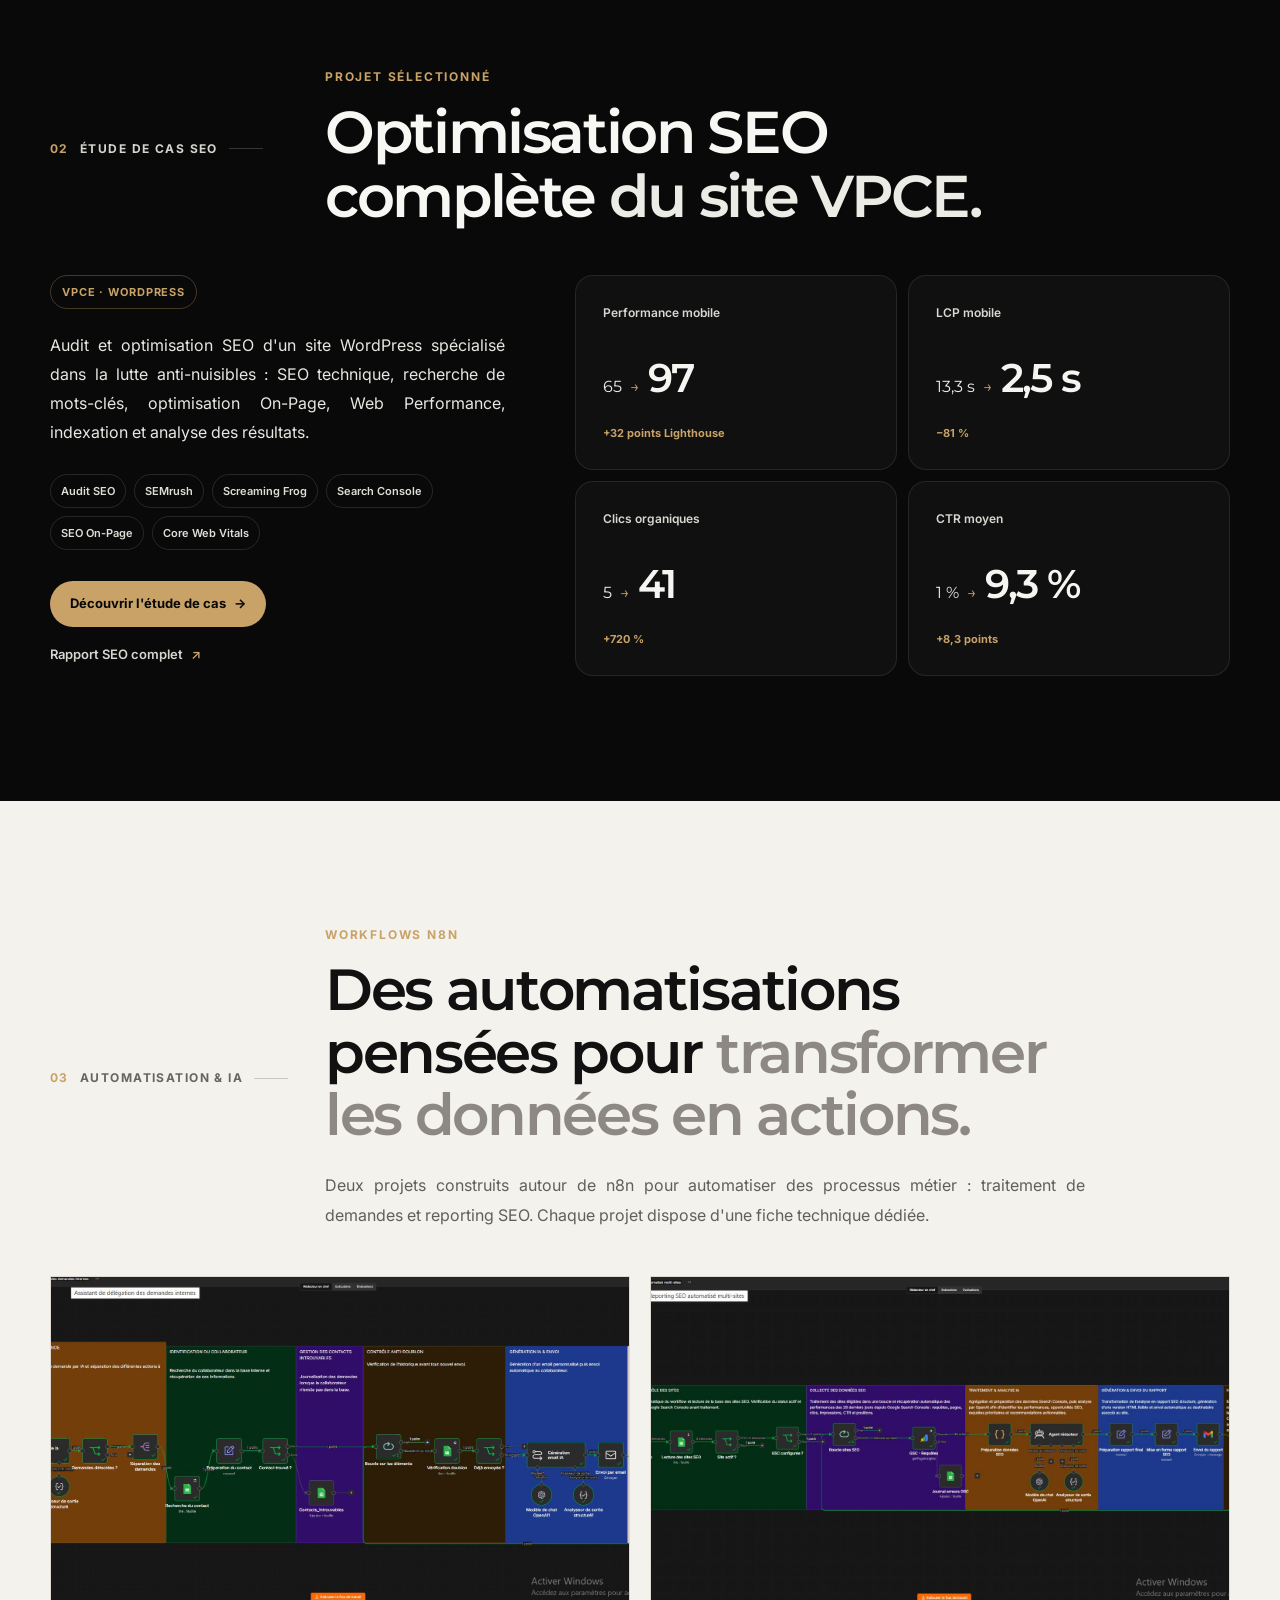
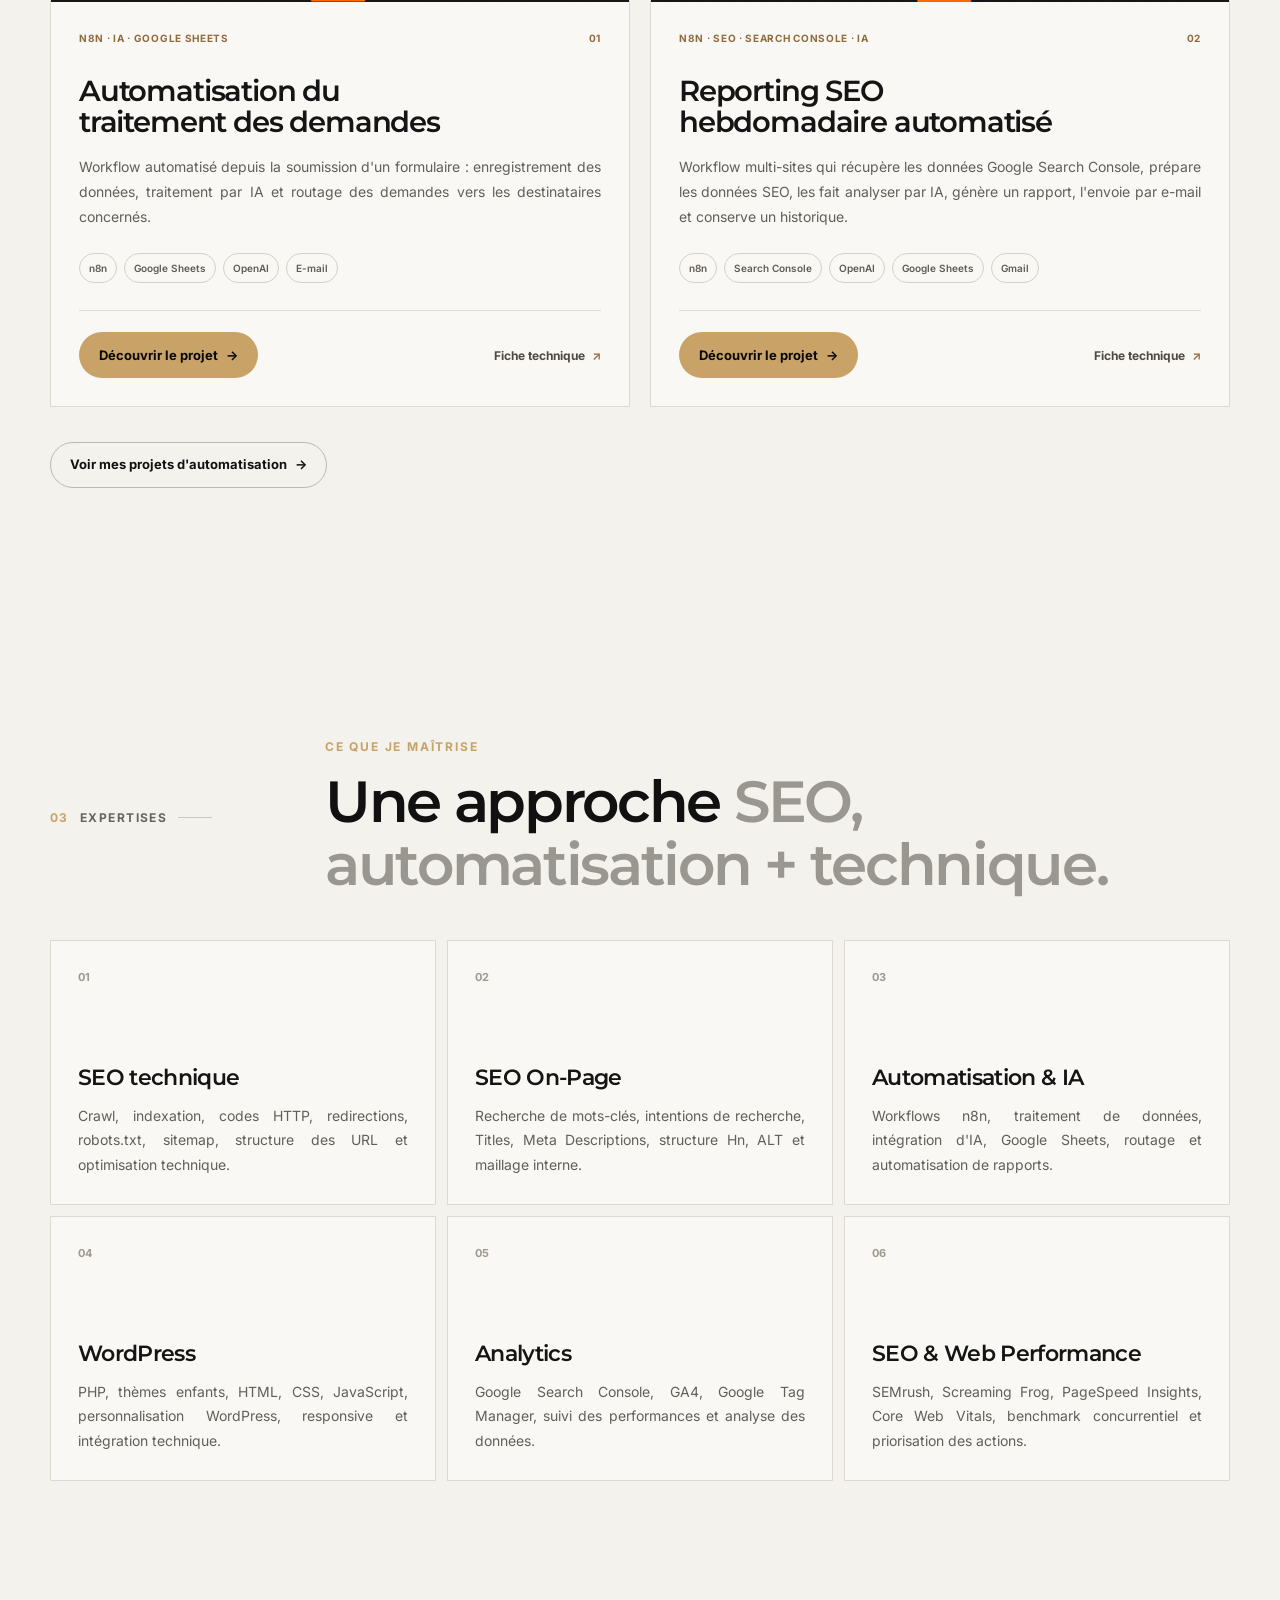
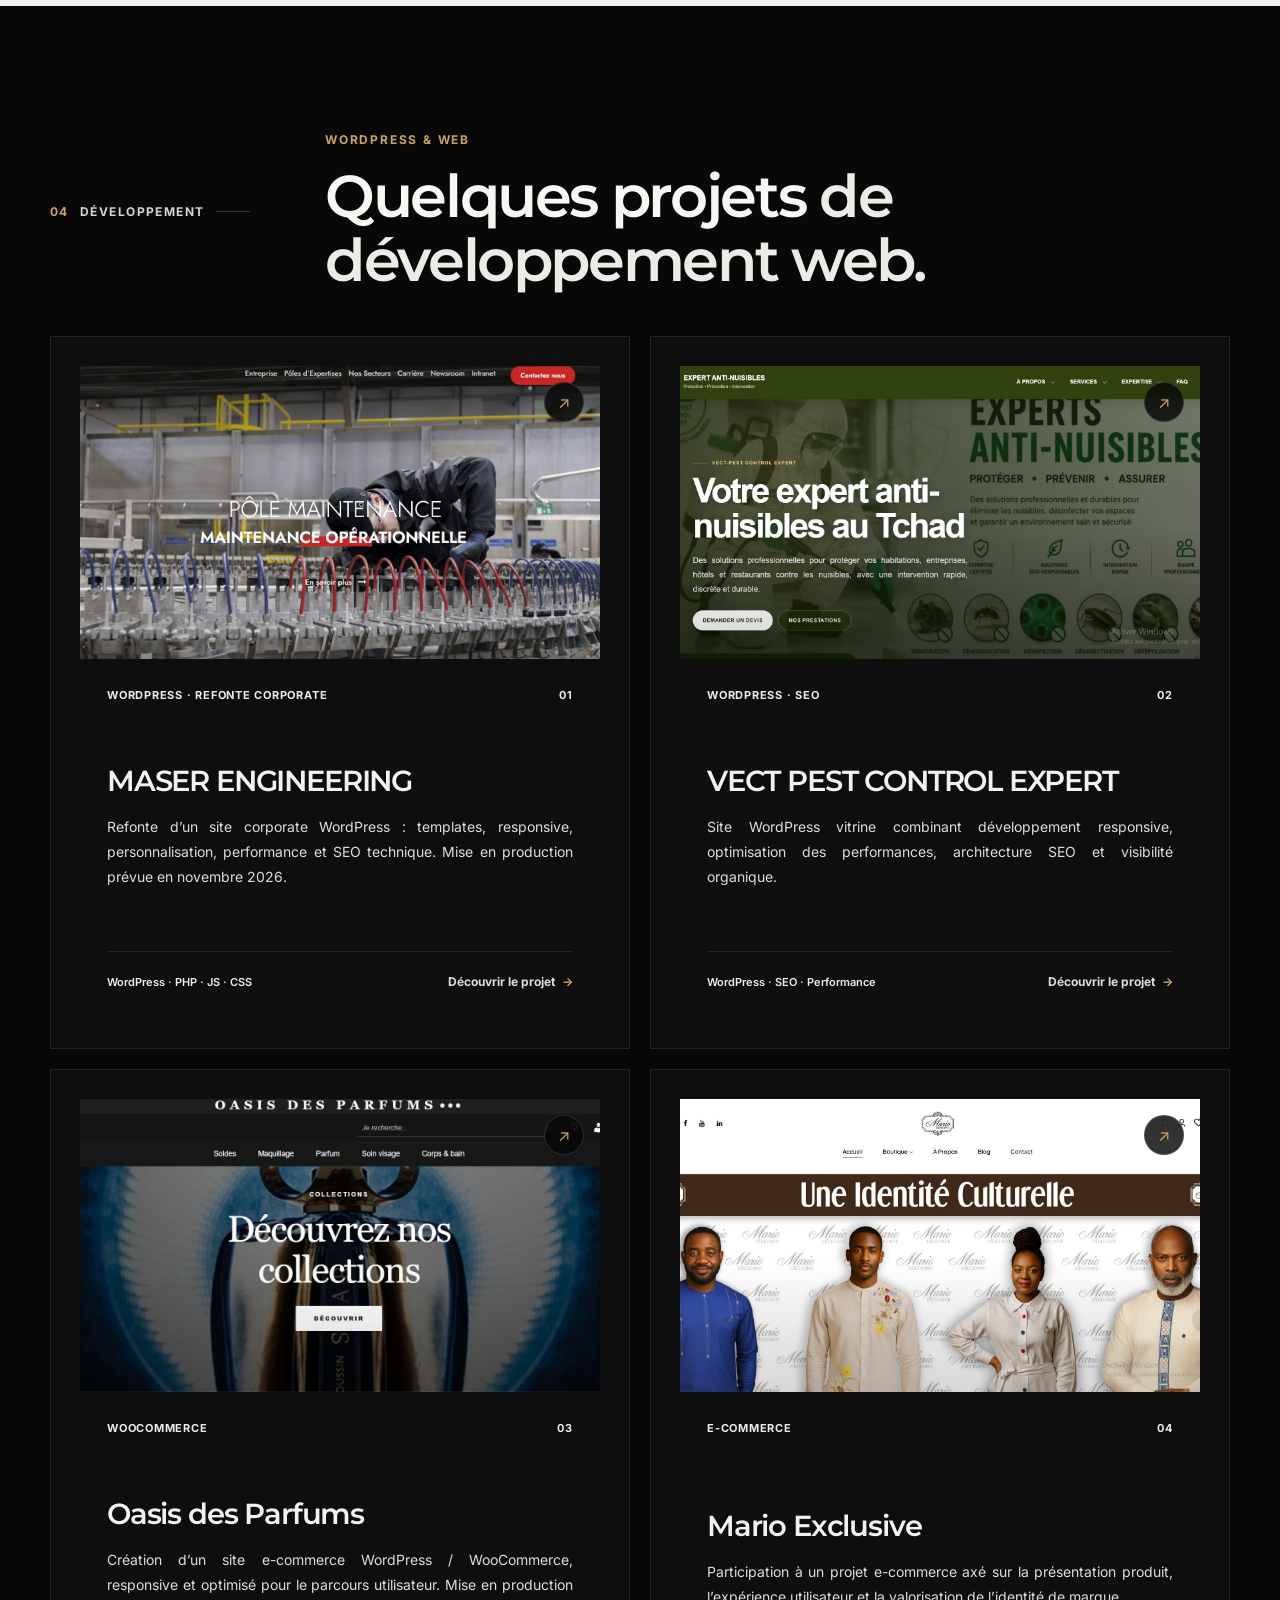
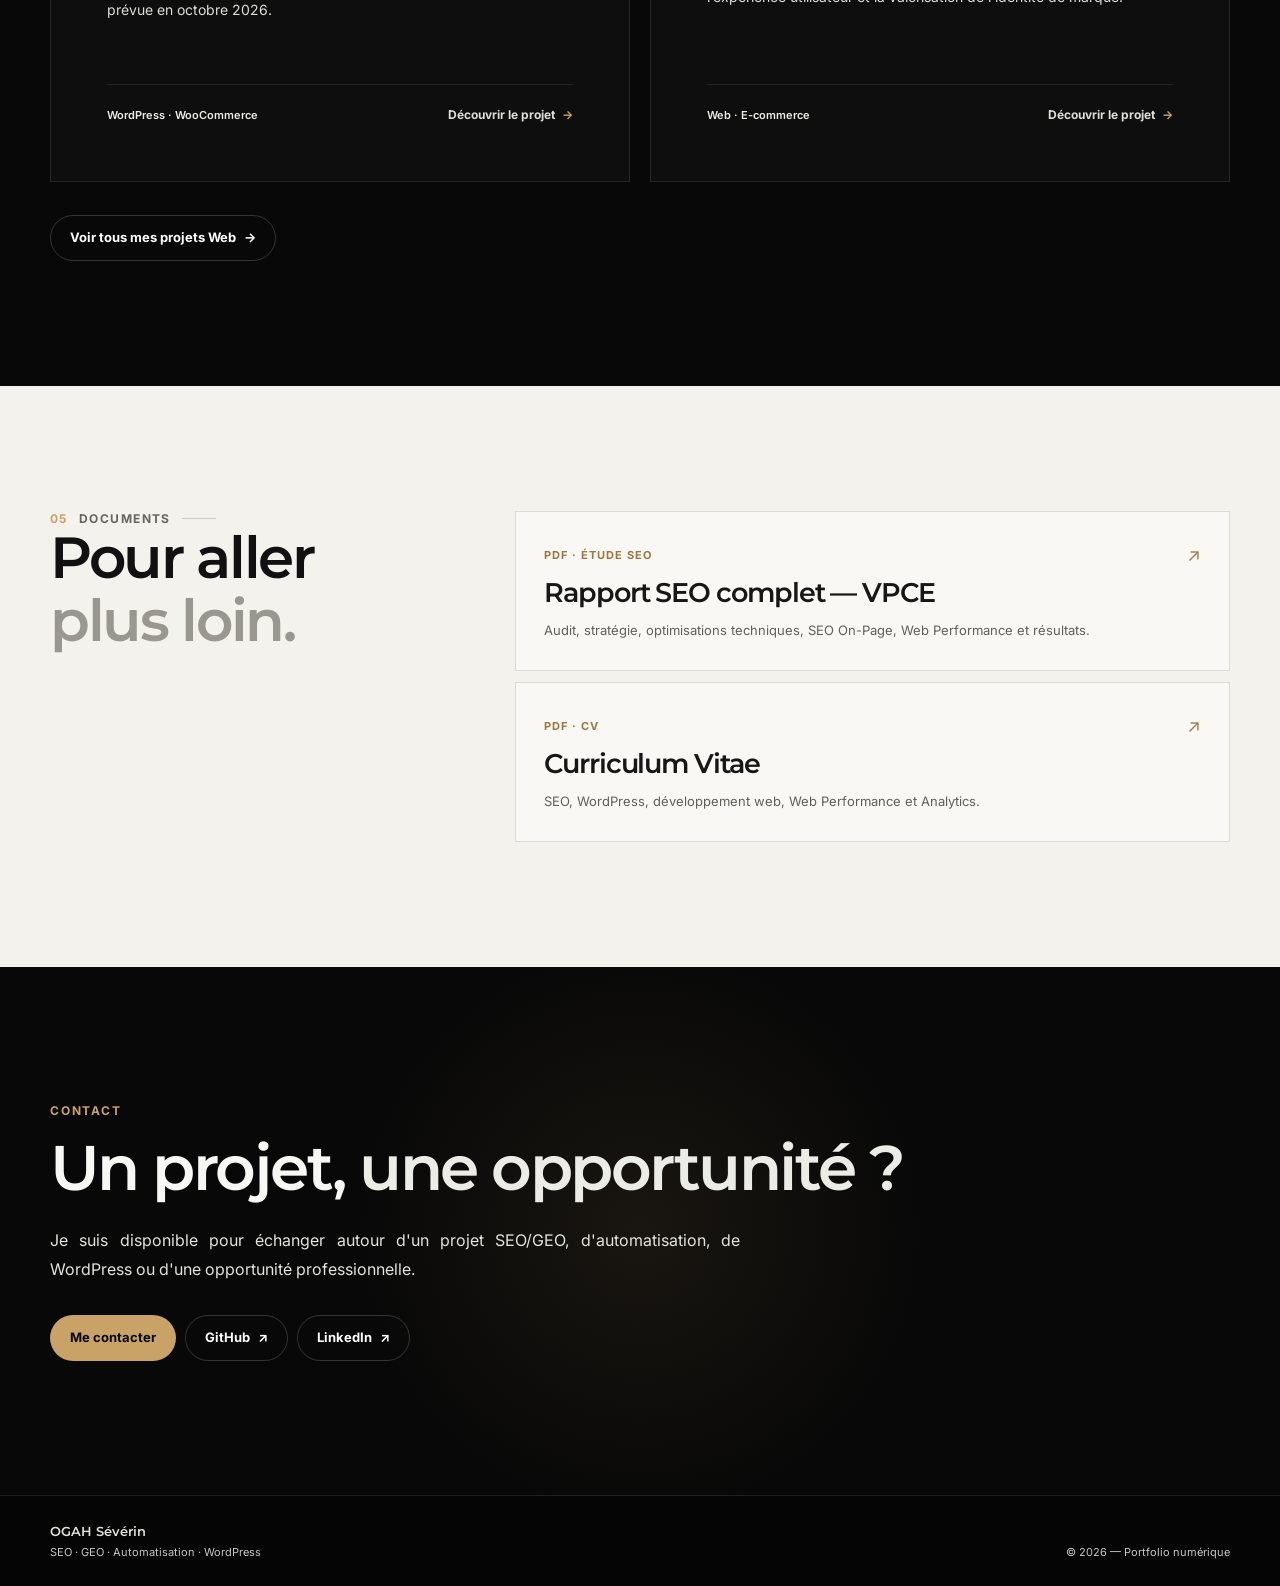
==== commit 116b05be: "Update index.html" ====
--- a/index.html
+++ b/index.html
@@ -55,7 +55,7 @@
 
         <a
           class="header-cv"
-          href="./assets/docs/SEO  GEO • Automatisation n8n • Web Performance.pdf"
+          href="./assets/docs/SEO  GEO • IA Agentique.pdf"
           target="_blank"
           rel="noopener"
         >
@@ -92,7 +92,7 @@
 
       <a
         class="mobile-nav__cv"
-        href="./assets/docs/SEO  GEO • Automatisation n8n • Web Performance.pdf"
+        href="./assets/docs/SEO  GEO • IA Agentique.pdf"
         target="_blank"
         rel="noopener"
       >
@@ -633,7 +633,7 @@
 
             <a
               class="automation-card__pdf"
-              href="./assets/docs/Fiche_technique_Automatisation_Reporting_SEO_n8n.pdf"
+              href="./assets/docs/Fiche_technique_Reporting_SEO_n8n_V1_Production.pdf"
               target="_blank"
               rel="noopener"
             >
@@ -1228,11 +1228,11 @@
 
             <a
               class="document-card reveal"
-              href="./assets/docs/SEO  GEO  Acquisition & Web Performance.pdf"
+              href="./assets/docs/PROJET SEO POUR VPCE.pdf"
               target="_blank"
               rel="noopener"
             >
-
+  
               <div>
 
                 <span class="document-card__type">
@@ -1260,7 +1260,7 @@
             <a
               class="document-card reveal"
               data-delay="100"
-              href="./assets/docs/SEO  GEO • Automatisation n8n • Web Performance.pdf"
+              href="./assets/docs/SEO  GEO • IA Agentique.pdf"
               target="_blank"
               rel="noopener"
             >
--- a/assets/css/style.css
+++ b/assets/css/style.css
@@ -714,16 +714,6 @@
    CORRECTION CENTRAGE HERO
 ===================================================== */
 
-/*
-   Le HTML contient :
-
-   <div class="container hero__inner">
-
-   Donc hero__inner NE DOIT JAMAIS avoir width:100%.
-   Cette règle garde exactement le même container que
-   le header et toutes les autres sections.
-*/
-
 .hero > .container.hero__inner{
   position:relative;
   z-index:2;
@@ -742,9 +732,10 @@
   max-width:1020px;
 }
 
-.hero__eyebrow{
-  margin-bottom:22px;
-}
+
+/* =====================================================
+   TITRE HERO — CORRECTION RETOUR À LA LIGNE
+===================================================== */
 
 .hero__title{
   width:100%;
@@ -759,10 +750,22 @@
   );
 
   line-height:1.01;
-
   letter-spacing:-.052em;
 
-  text-wrap:balance;
+  /*
+   * IMPORTANT :
+   * contrairement à "balance", wrap laisse le navigateur
+   * remplir la ligne avant de passer à la suivante.
+   */
+  text-wrap:wrap;
+  white-space:normal;
+
+  /* Aucun mot coupé */
+  word-break:normal;
+  overflow-wrap:normal;
+
+  hyphens:none;
+  -webkit-hyphens:none;
 }
 
 .hero__title span{
@@ -1475,7 +1478,7 @@
 
 
 /* =====================================================
-   TABLETTE
+   TABLETTE WEB CARDS
 ===================================================== */
 
 @media(min-width:640px){
@@ -1498,7 +1501,7 @@
 
 
 /* =====================================================
-   DESKTOP
+   DESKTOP WEB CARDS
 ===================================================== */
 
 @media(min-width:980px){
@@ -1521,6 +1524,7 @@
   }
 
 }
+
 
 /* =====================================================
    DOCUMENTS
@@ -1804,12 +1808,32 @@
     font-size:13px;
   }
 
+  /*
+   * HERO :
+   * taille légèrement réduite pour exploiter correctement
+   * la largeur des écrans 320px / 360px / 375px.
+   */
   .hero__title{
+    width:100%;
+    max-width:none;
+
     font-size:clamp(
-      36px,
-      10.8vw,
-      42px
+      34px,
+      10.3vw,
+      40px
     );
+
+    line-height:1.04;
+    letter-spacing:-.045em;
+
+    text-wrap:wrap;
+    white-space:normal;
+
+    word-break:normal;
+    overflow-wrap:normal;
+
+    hyphens:none;
+    -webkit-hyphens:none;
   }
 
   .btn{
@@ -1854,6 +1878,12 @@
       7.8vw,
       67px
     );
+
+    /*
+     * On conserve également le retour naturel
+     * à la ligne sur tablette.
+     */
+    text-wrap:wrap;
   }
 
   .hero__intro{
@@ -2034,11 +2064,6 @@
       70px;
   }
 
-  /*
-     Important :
-     on garde EXACTEMENT le container global.
-  */
-
   .hero > .container.hero__inner{
     width:min(
       var(--container),
@@ -2065,6 +2090,9 @@
     );
 
     line-height:1.01;
+
+    /* Pas d'équilibrage artificiel */
+    text-wrap:wrap;
   }
 
   .hero__intro{
@@ -2203,6 +2231,8 @@
     max-width:1010px;
 
     font-size:74px;
+
+    text-wrap:wrap;
   }
 
   .section-title{
@@ -2223,13 +2253,6 @@
 
 @media(min-width:1500px){
 
-  /*
-     Le container reste 1180px.
-     Il est automatiquement centré.
-     Donc sur un écran très large, le contenu gagne
-     naturellement une vraie marge à gauche et à droite.
-  */
-
   .hero__content{
     max-width:1010px;
   }
@@ -2238,6 +2261,8 @@
     max-width:1010px;
 
     font-size:74px;
+
+    text-wrap:wrap;
   }
 
 }
@@ -2274,6 +2299,7 @@
 
 }
 
+
 /* =====================================================
    HOME — AUTOMATISATION & IA
 ===================================================== */
@@ -2312,7 +2338,9 @@
   gap:32px;
 }
 
-.automation-section__head > *{min-width:0;}
+.automation-section__head > *{
+  min-width:0;
+}
 
 .automation-section__title{
   width:100%;
@@ -2346,7 +2374,10 @@
   overflow:hidden;
   background:#faf8f4;
   border:1px solid var(--line-light);
-  transition:transform .4s var(--ease),border-color .35s ease,background .35s ease;
+  transition:
+    transform .4s var(--ease),
+    border-color .35s ease,
+    background .35s ease;
 }
 
 .automation-card:hover{
@@ -2374,57 +2405,89 @@
   display:grid;
   place-items:center;
   padding:24px;
+
   background:
-    radial-gradient(circle at 75% 20%,rgba(200,162,103,.16),transparent 34%),
-    linear-gradient(135deg,#0b0b0b,#151515);
+    radial-gradient(
+      circle at 75% 20%,
+      rgba(200,162,103,.16),
+      transparent 34%
+    ),
+    linear-gradient(
+      135deg,
+      #0b0b0b,
+      #151515
+    );
+
   color:#aaa69f;
   font-size:12px;
   font-weight:600;
   text-align:center;
 }
 
-.automation-card__body{padding:22px;}
+.automation-card__body{
+  padding:22px;
+}
 
 .automation-card__top{
   display:flex;
   align-items:center;
   justify-content:space-between;
+
   gap:18px;
+
   color:#8f6b3e;
+
   font-size:10px;
   font-weight:700;
+
   letter-spacing:.07em;
   text-transform:uppercase;
 }
 
 .automation-card h3{
   max-width:580px;
+
   margin-top:28px;
+
   color:#151515;
-  font-size:clamp(24px,7vw,34px);
+
+  font-size:clamp(
+    24px,
+    7vw,
+    34px
+  );
+
   line-height:1.08;
 }
 
 .automation-card p{
   max-width:620px;
+
   margin-top:17px;
+
   color:#625f59;
+
   font-size:14px;
   line-height:1.78;
 }
 
 .automation-card__tags{
   margin-top:23px;
+
   display:flex;
   flex-wrap:wrap;
+
   gap:7px;
 }
 
 .automation-card__tags span{
   padding:6px 9px;
+
   border:1px solid #d5d0c7;
   border-radius:999px;
+
   color:#5f5b55;
+
   font-size:10px;
   font-weight:600;
 }
@@ -2432,34 +2495,52 @@
 .automation-card__actions{
   margin-top:27px;
   padding-top:21px;
+
   border-top:1px solid #dedad2;
+
   display:flex;
   flex-direction:column;
   align-items:flex-start;
+
   gap:15px;
 }
 
 .automation-card__pdf{
   display:inline-flex;
   align-items:center;
+
   gap:7px;
+
   color:#4d4943;
+
   font-size:12px;
   font-weight:700;
 }
 
 .automation-card__pdf span{
   color:#9d7641;
+
   transition:transform .3s ease;
 }
 
-.automation-card__pdf:hover span{transform:translate(3px,-3px);}
-
-.automation-section__more{margin-top:34px;}
+.automation-card__pdf:hover span{
+  transform:translate(3px,-3px);
+}
+
+.automation-section__more{
+  margin-top:34px;
+}
+
+
+/* =====================================================
+   AUTOMATISATION — TABLETTE
+===================================================== */
 
 @media(min-width:640px){
+
   .automation-grid{
-    grid-template-columns:repeat(2,minmax(0,1fr));
+    grid-template-columns:
+      repeat(2,minmax(0,1fr));
   }
 
   .automation-card__actions{
@@ -2467,28 +2548,62 @@
     align-items:center;
     justify-content:space-between;
   }
-}
+
+}
+
+
+/* =====================================================
+   AUTOMATISATION — DESKTOP
+===================================================== */
 
 @media(min-width:980px){
-  .automation-section{padding:125px 0;}
+
+  .automation-section{
+    padding:125px 0;
+  }
 
   .automation-section__head{
-    grid-template-columns:210px minmax(0,1fr);
+    grid-template-columns:
+      210px minmax(0,1fr);
+
     gap:65px;
   }
 
   .automation-section__title{
-    font-size:clamp(44px,4vw,58px);
-  }
-
-  .automation-grid{gap:20px;}
-  .automation-card__body{padding:28px;}
+    font-size:clamp(
+      44px,
+      4vw,
+      58px
+    );
+  }
+
+  .automation-grid{
+    gap:20px;
+  }
+
+  .automation-card__body{
+    padding:28px;
+  }
 
   .automation-card h3{
-    font-size:clamp(27px,2.3vw,35px);
-  }
-}
+    font-size:clamp(
+      27px,
+      2.3vw,
+      35px
+    );
+  }
+
+}
+
+
+/* =====================================================
+   AUTOMATISATION — GRAND DESKTOP
+===================================================== */
 
 @media(min-width:1280px){
-  .automation-section__title{font-size:58px;}
-}
+
+  .automation-section__title{
+    font-size:58px;
+  }
+
+}
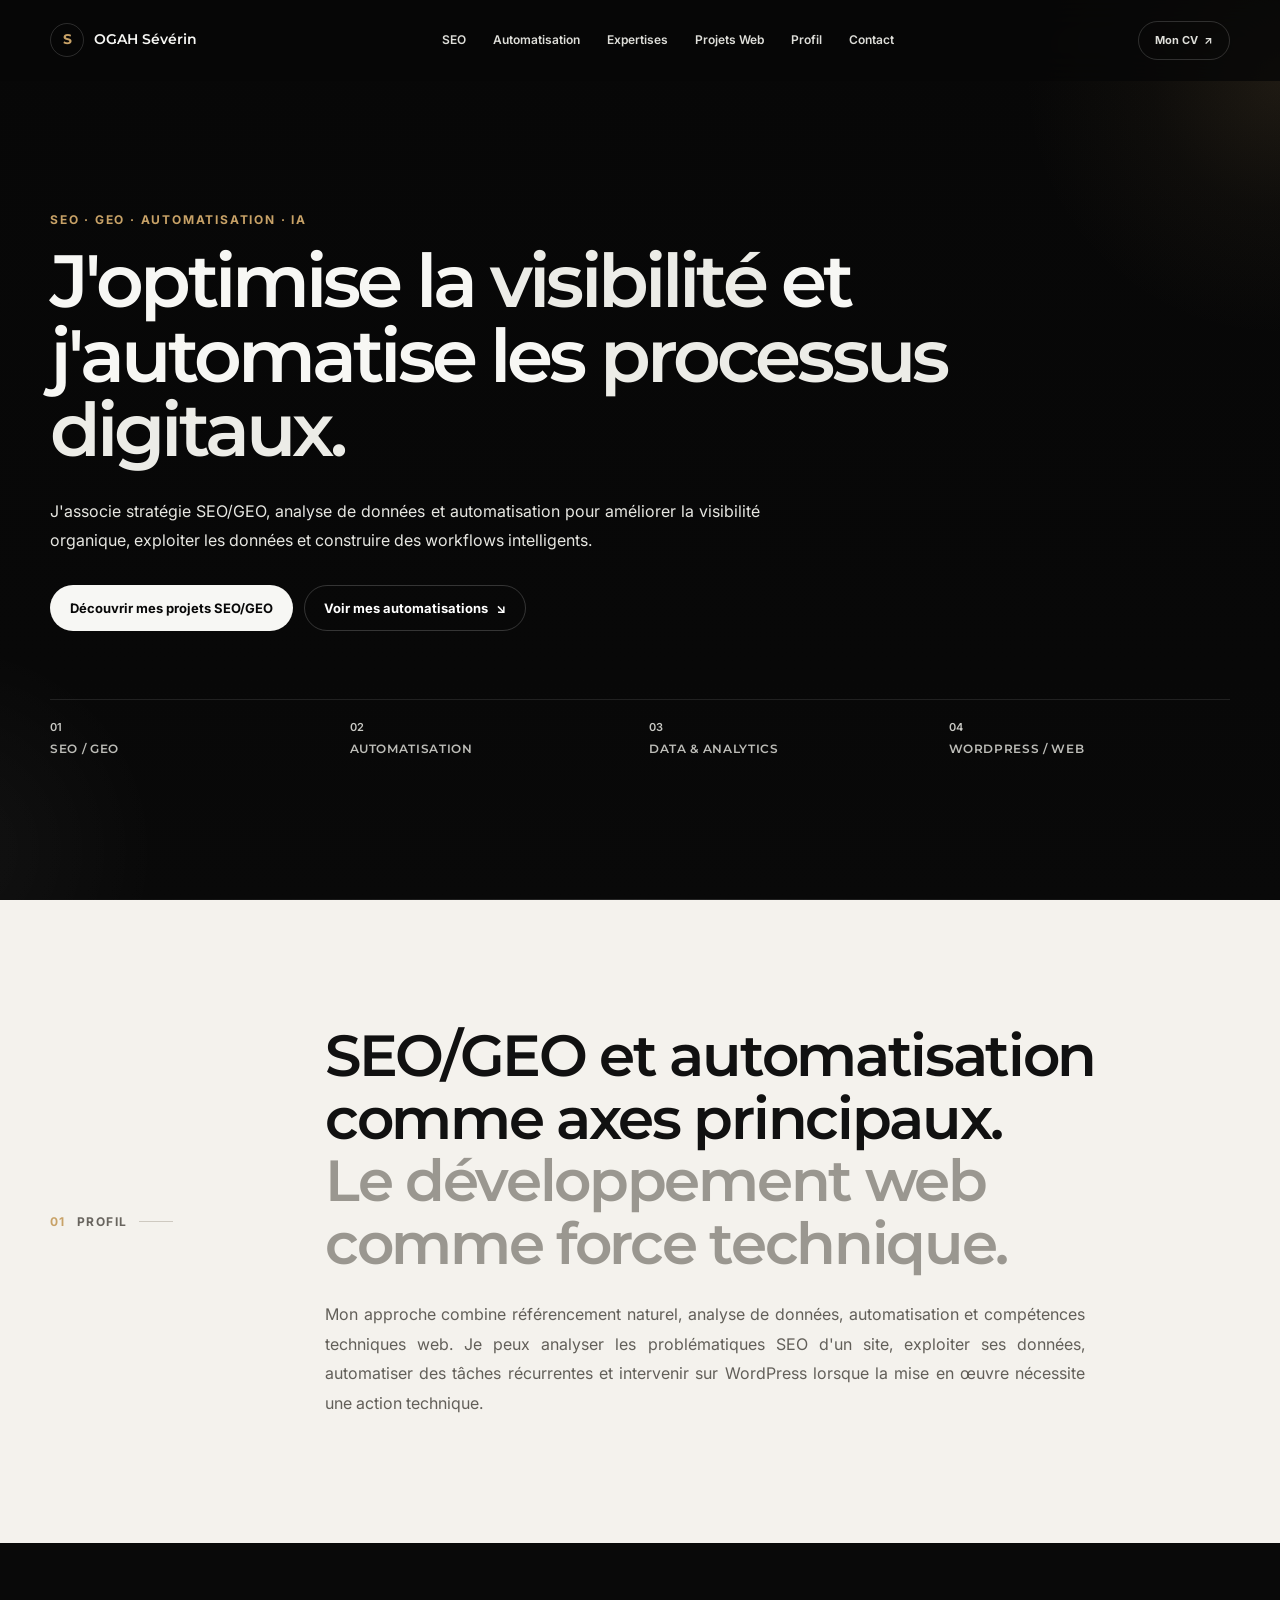
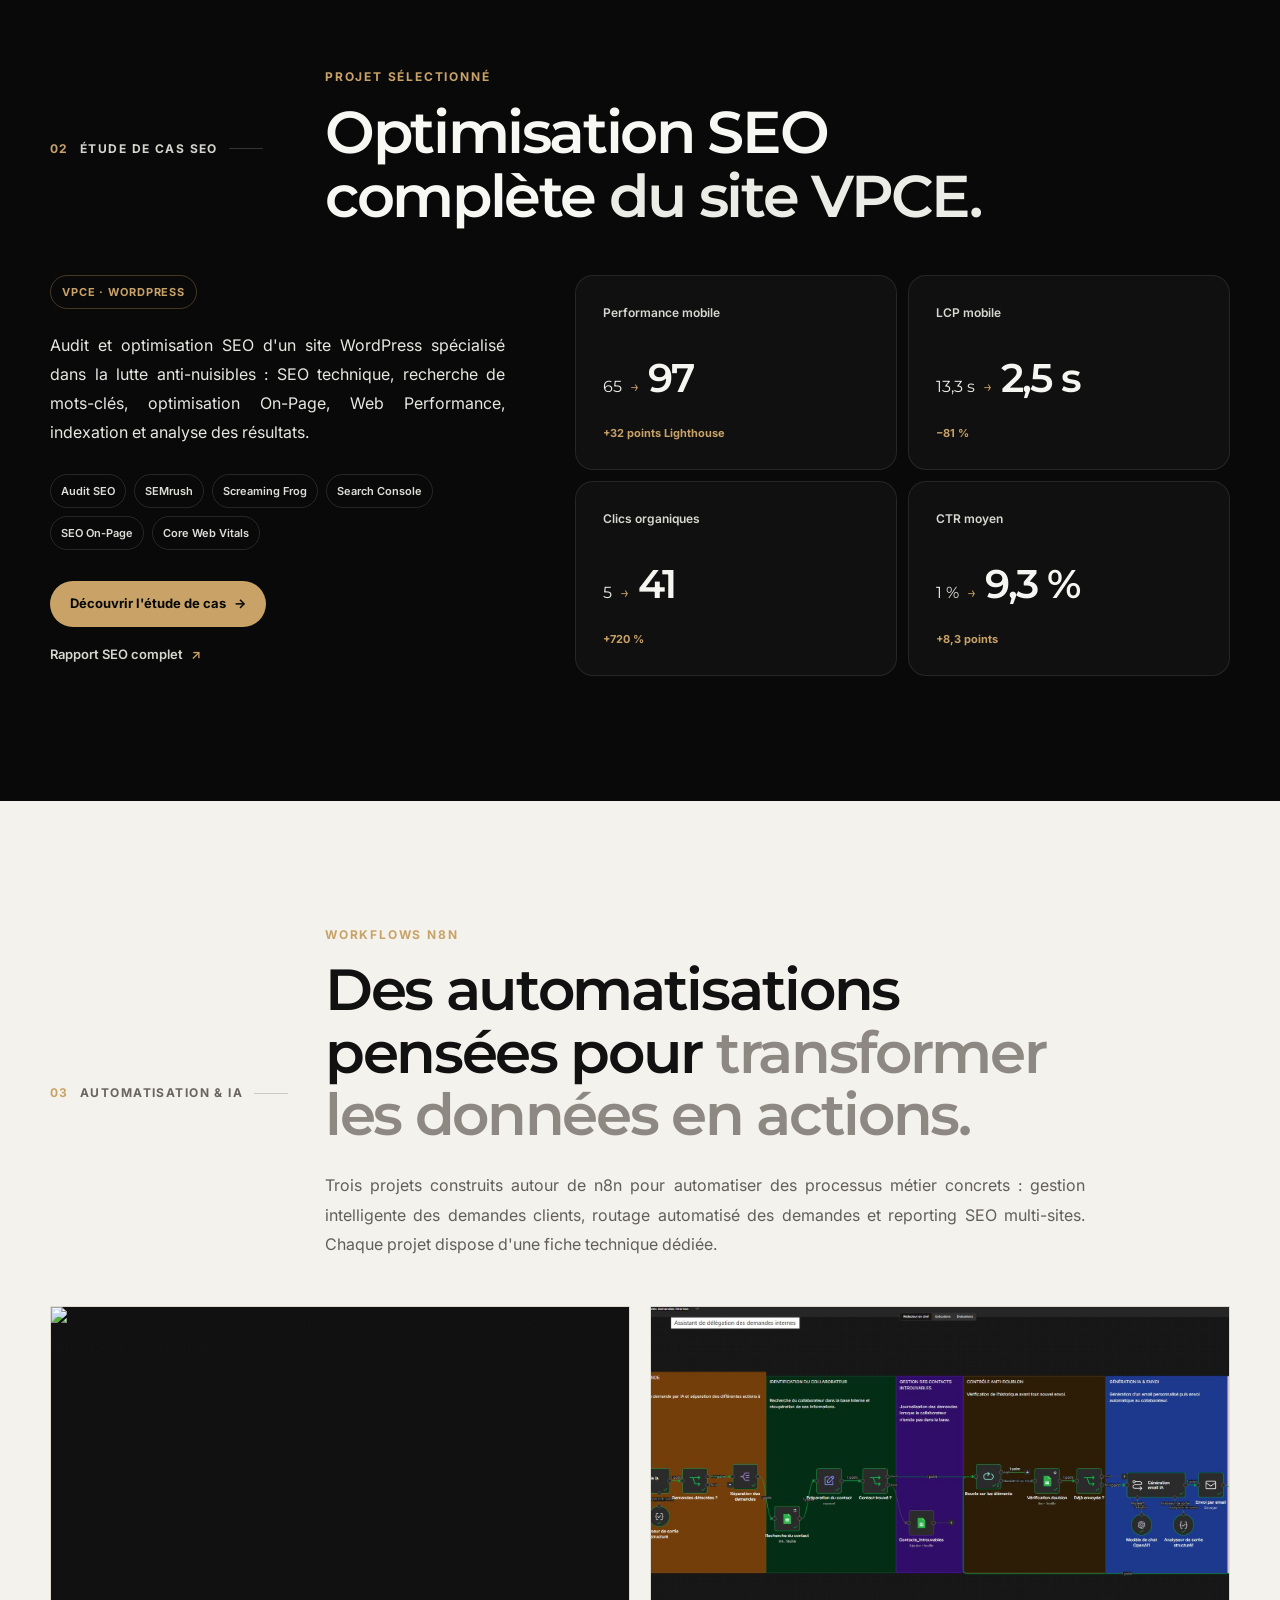
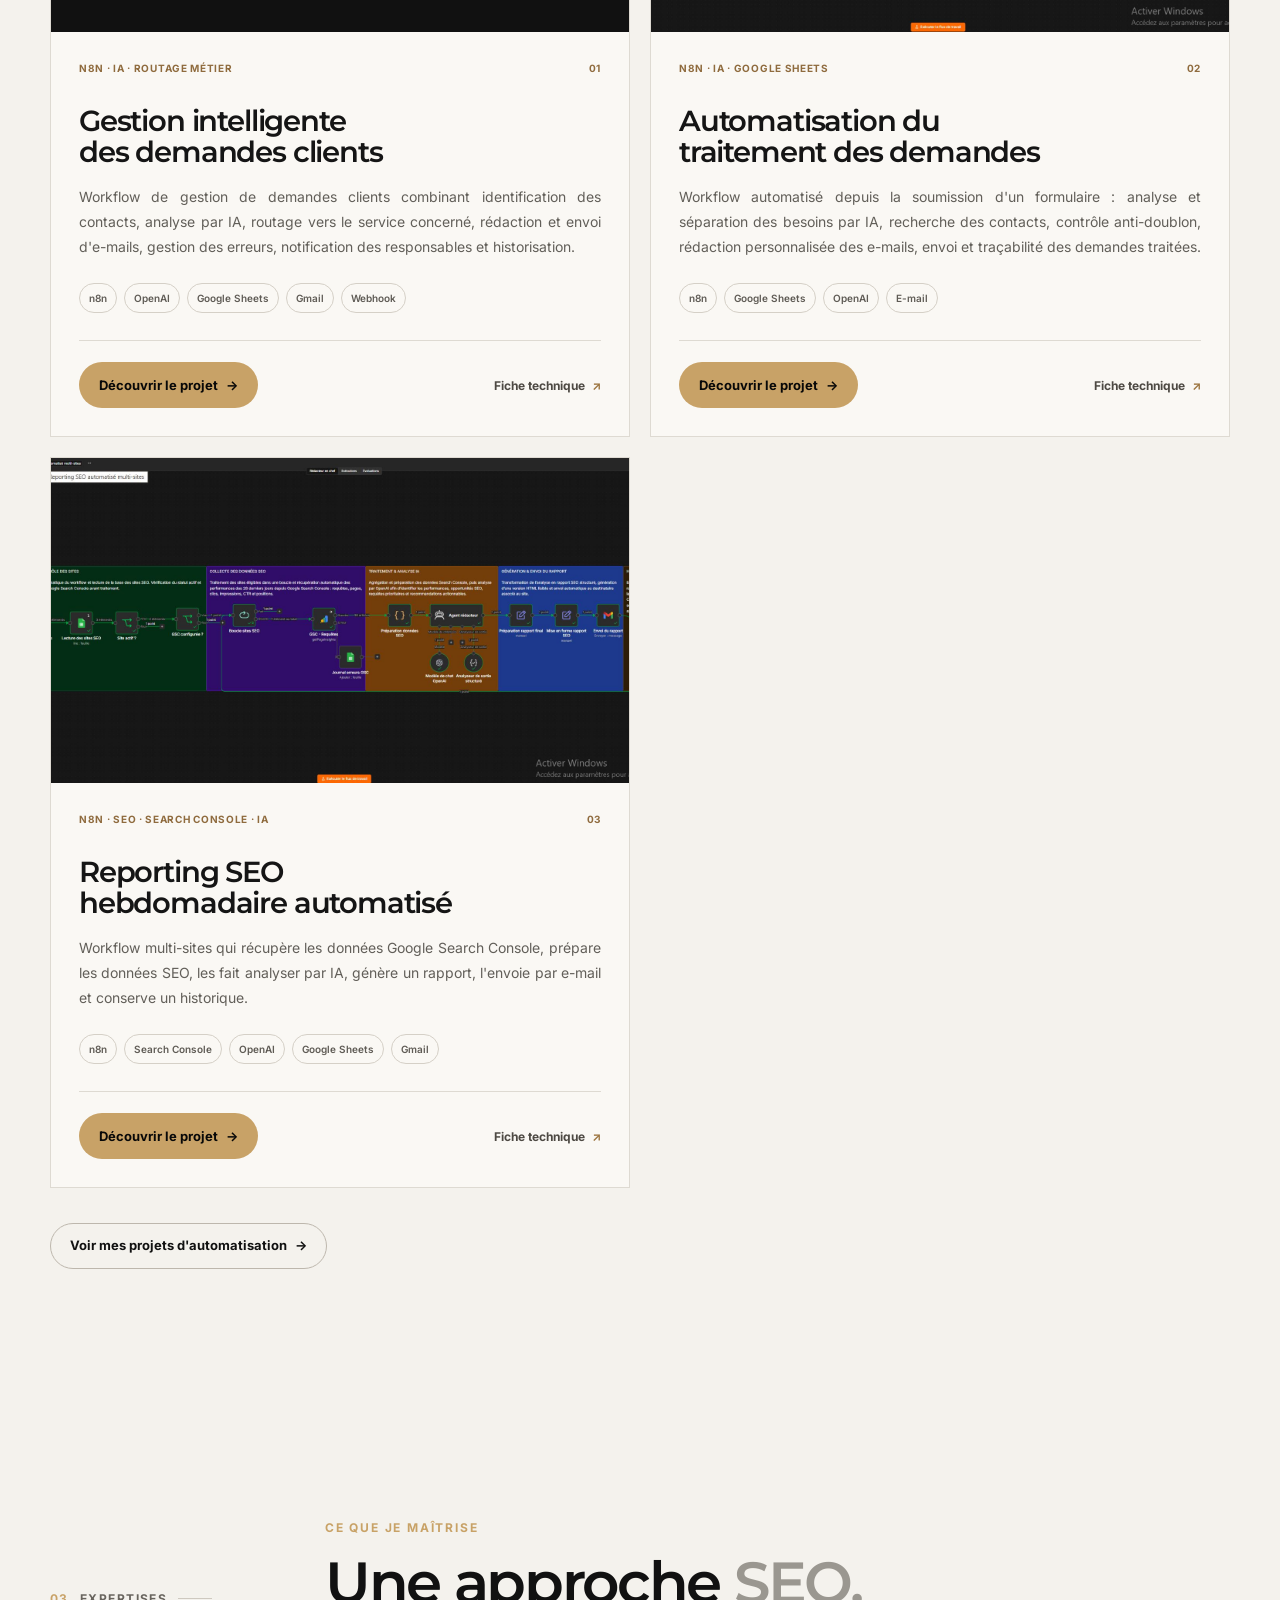
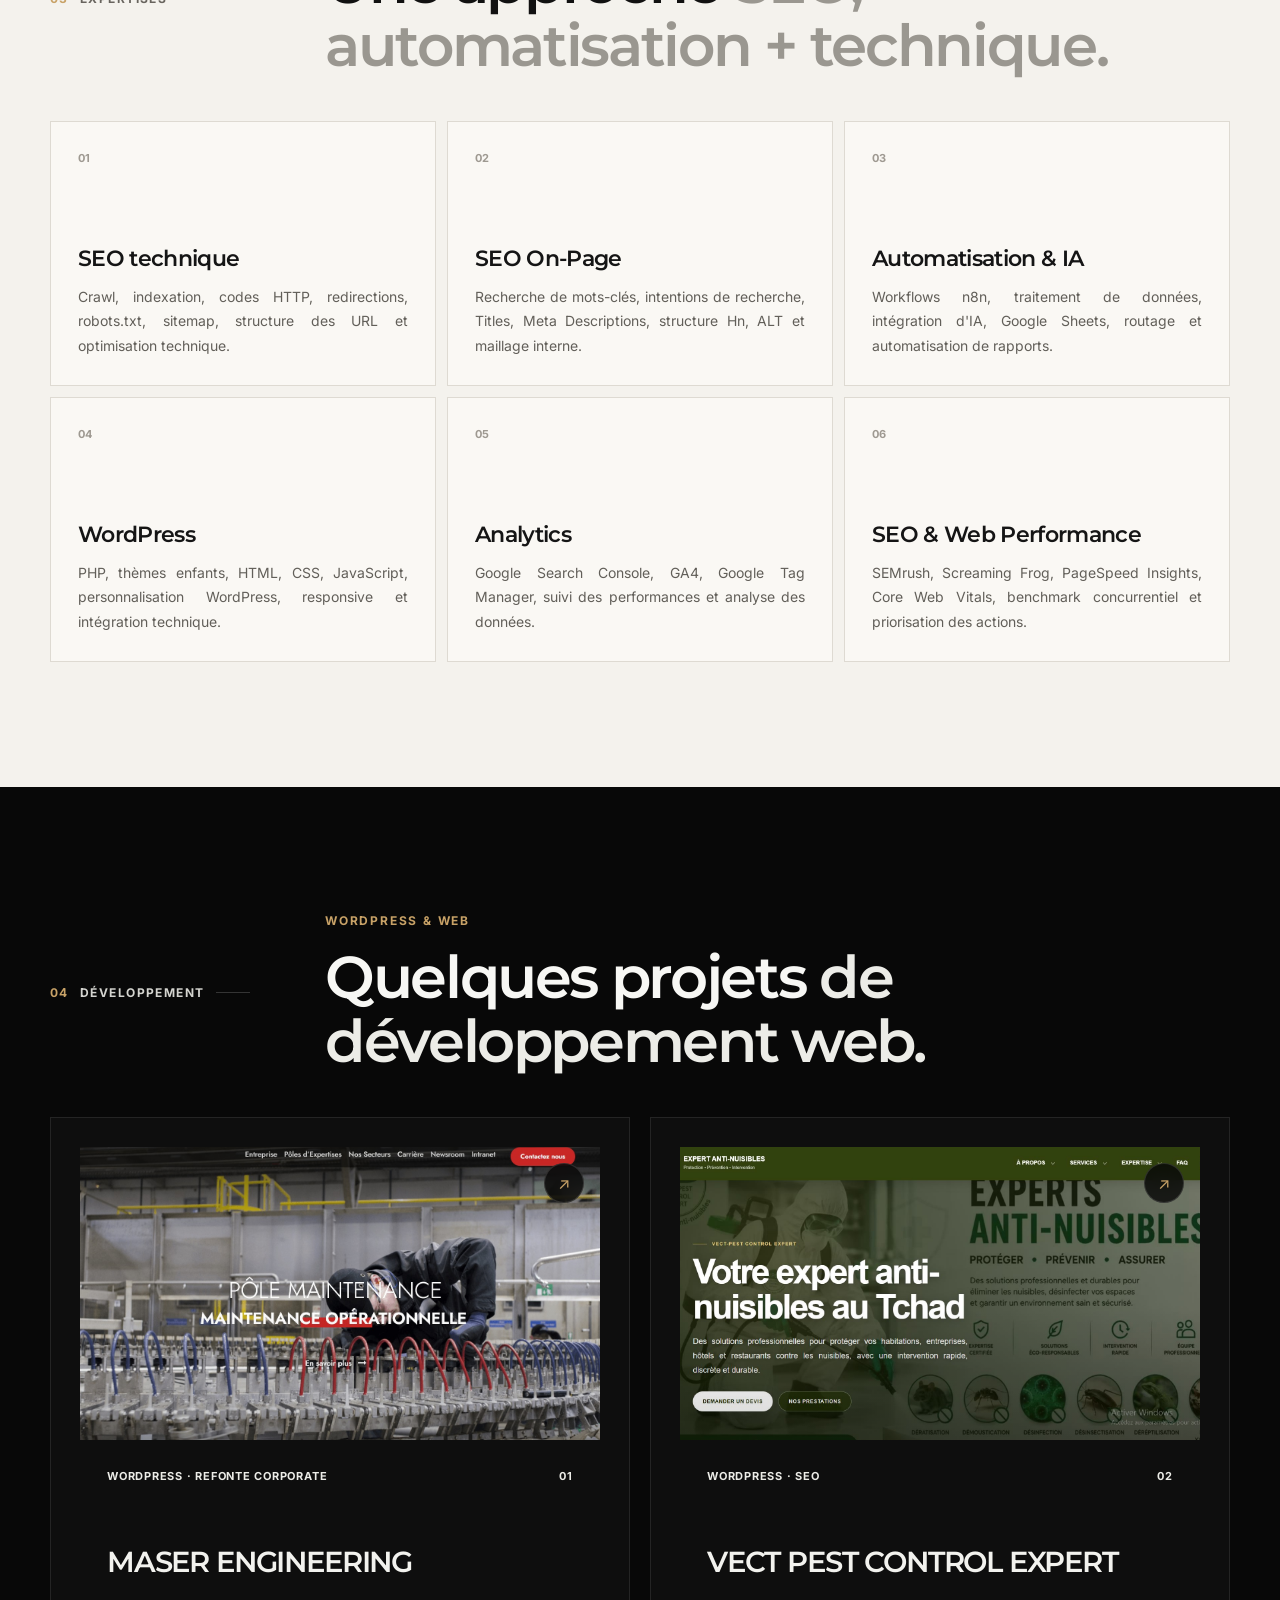
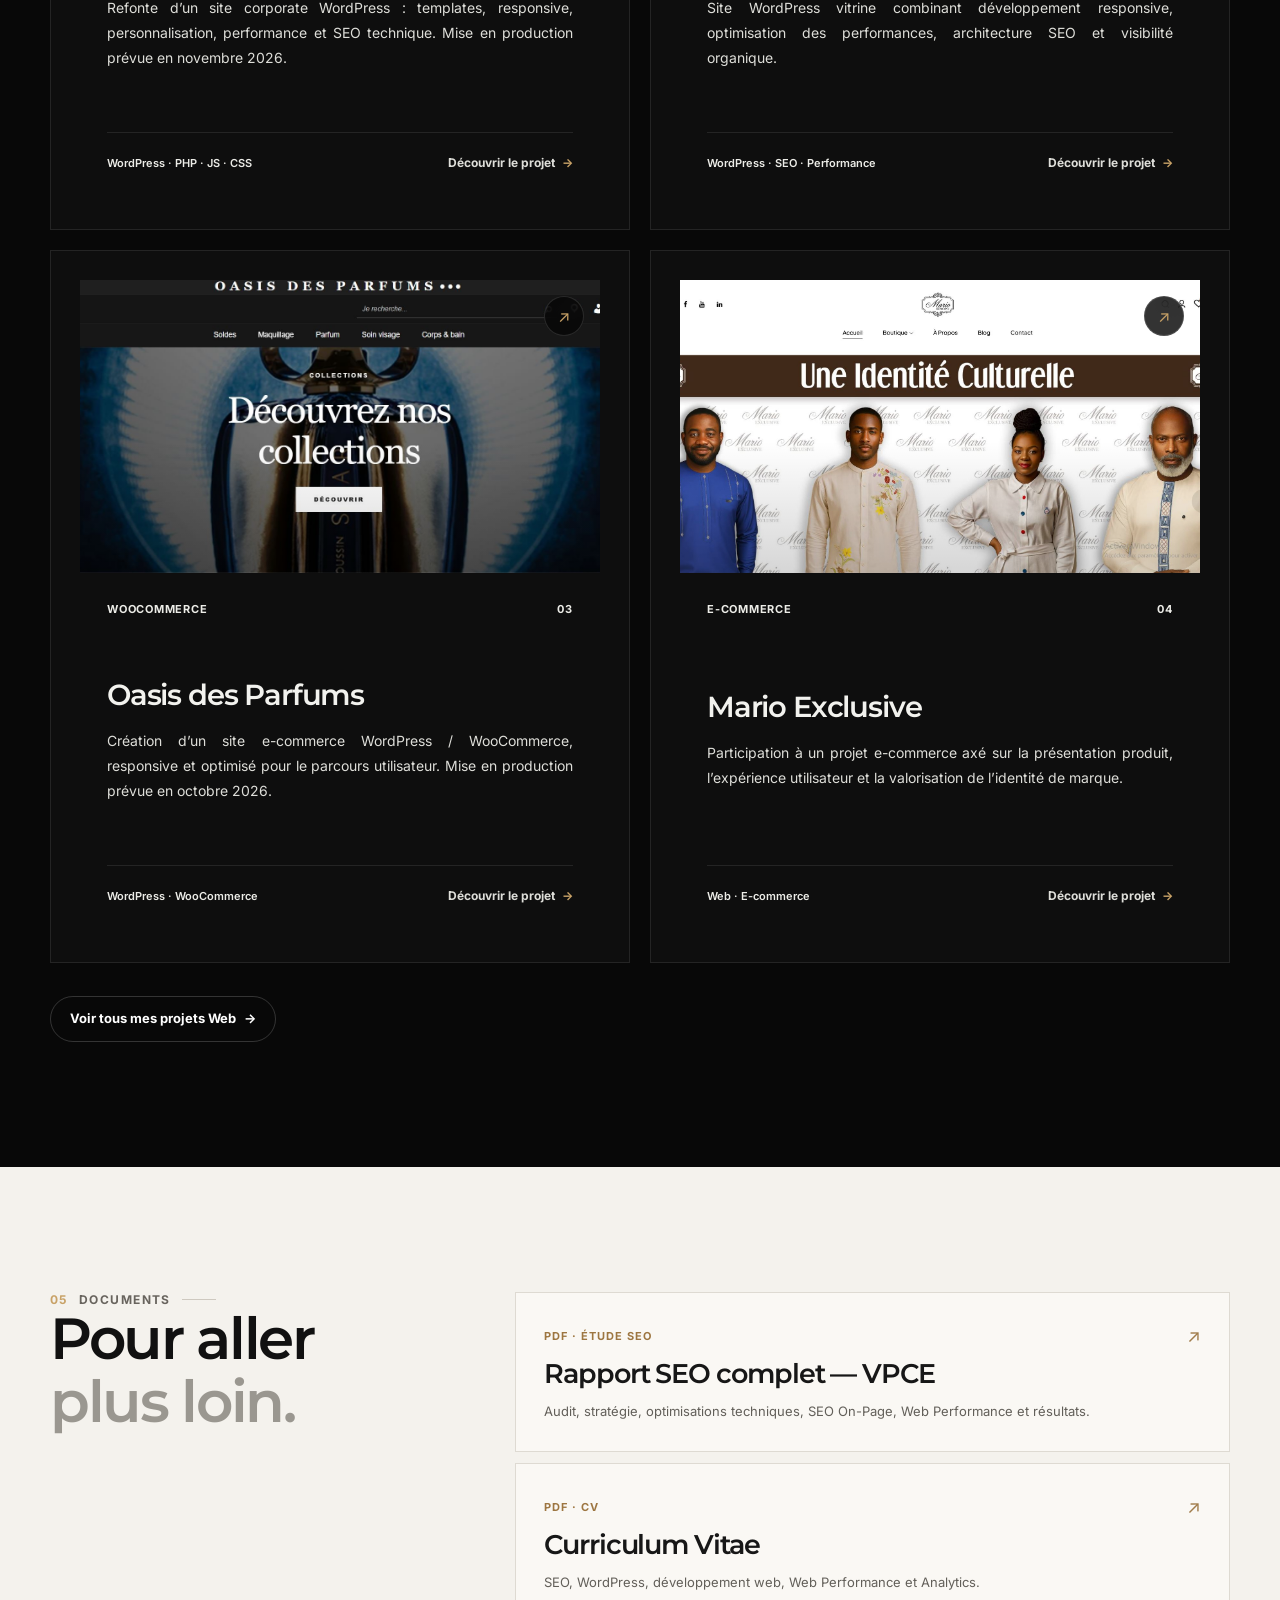
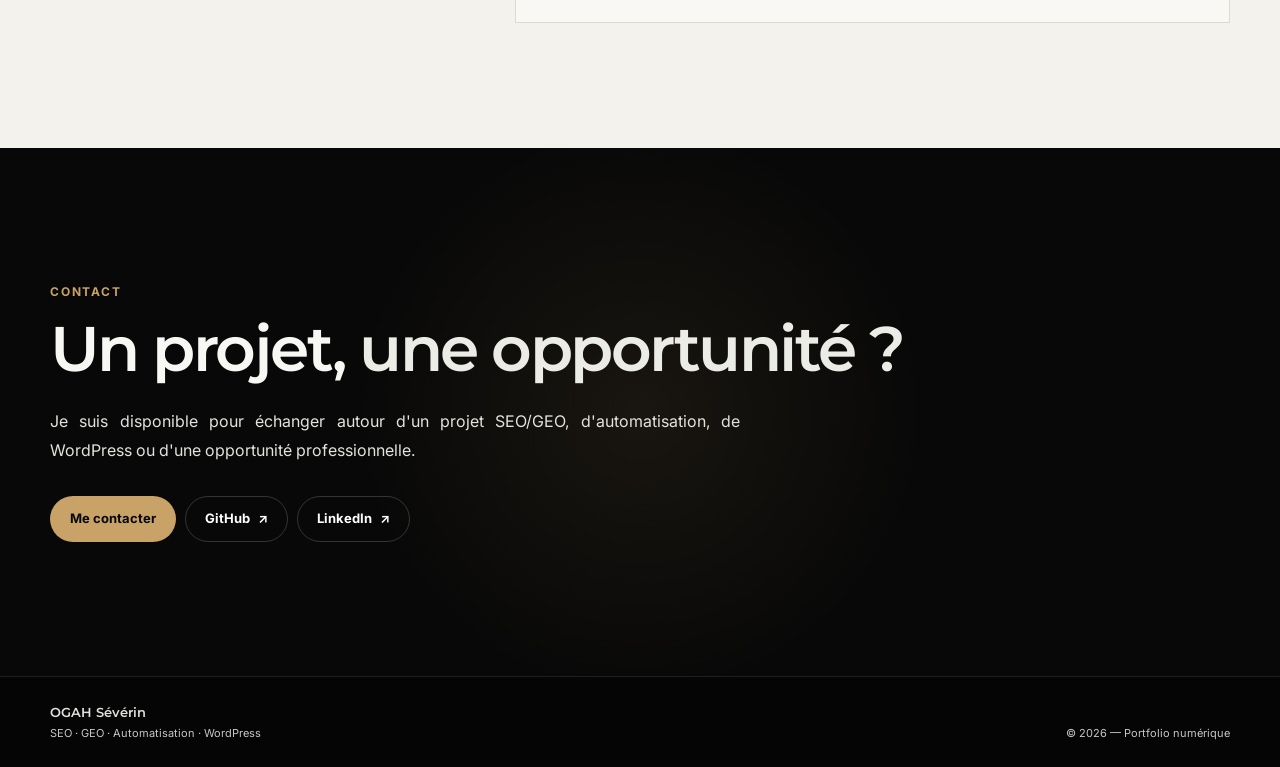
==== commit 1c8569a1: "Update index.html" ====
--- a/index.html
+++ b/index.html
@@ -414,8 +414,7 @@
     </section>
 
 
-
-   <!-- =====================================================
+<!-- =====================================================
      AUTOMATISATION & IA
 ====================================================== -->
 
@@ -446,8 +445,9 @@
           class="automation-section__intro reveal"
           data-delay="80"
         >
-          Deux projets construits autour de n8n pour automatiser des
-          processus métier : traitement de demandes et reporting SEO.
+          Trois projets construits autour de n8n pour automatiser des
+          processus métier concrets : gestion intelligente des demandes clients,
+          routage automatisé des demandes et reporting SEO multi-sites.
           Chaque projet dispose d'une fiche technique dédiée.
         </p>
 
@@ -457,7 +457,7 @@
 
 
     <!-- =================================================
-         GRILLE DES 2 PROJETS
+         GRILLE DES 3 PROJETS
     ================================================== -->
 
     <div class="automation-grid">
@@ -465,10 +465,106 @@
 
       <!-- ===============================================
            PROJET 01
+           GESTION INTELLIGENTE DES DEMANDES CLIENTS
+      ================================================ -->
+
+      <article class="automation-card reveal">
+
+        <!-- IMAGE -->
+        <div class="automation-card__visual">
+
+          <img
+            src="./assets/docs/GESTION INTELLIGENTE DES DEMANDES.pdf"
+            alt="Workflow n8n de gestion intelligente des demandes clients avec intelligence artificielle"
+            loading="lazy"
+            decoding="async"
+            width="1440"
+            height="810"
+          >
+
+        </div>
+
+
+        <!-- CONTENU -->
+        <div class="automation-card__body">
+
+          <div class="automation-card__top">
+
+            <span>
+              n8n · IA · Routage métier
+            </span>
+
+            <span>
+              01
+            </span>
+
+          </div>
+
+
+          <h3>
+            Gestion intelligente des demandes clients
+          </h3>
+
+
+          <p>
+            Workflow de gestion de demandes clients combinant identification
+            des contacts, analyse par IA, routage vers le service concerné,
+            rédaction et envoi d'e-mails, gestion des erreurs, notification
+            des responsables et historisation.
+          </p>
+
+
+          <!-- TECHNOLOGIES -->
+          <div class="automation-card__tags">
+
+            <span>n8n</span>
+            <span>OpenAI</span>
+            <span>Google Sheets</span>
+            <span>Gmail</span>
+            <span>Webhook</span>
+
+          </div>
+
+
+          <!-- BOUTONS -->
+          <div class="automation-card__actions">
+
+            <a
+              class="btn btn--gold"
+              href="./automatisation.html#projet-1"
+            >
+              Découvrir le projet
+              <span aria-hidden="true">→</span>
+            </a>
+
+
+            <a
+              class="automation-card__pdf"
+              href="./assets/docs/Fiche_technique_Gestion_intelligente_demandes_clients_n8n.pdf"
+              target="_blank"
+              rel="noopener"
+            >
+              Fiche technique
+              <span aria-hidden="true">↗</span>
+            </a>
+
+          </div>
+
+        </div>
+
+      </article>
+
+
+
+      <!-- ===============================================
+           PROJET 02
            AUTOMATISATION DU TRAITEMENT DES DEMANDES
       ================================================ -->
 
-      <article class="automation-card reveal">
+      <article
+        class="automation-card reveal"
+        data-delay="100"
+      >
 
         <!-- IMAGE -->
         <div class="automation-card__visual">
@@ -495,7 +591,7 @@
             </span>
 
             <span>
-              01
+              02
             </span>
 
           </div>
@@ -508,8 +604,9 @@
 
           <p>
             Workflow automatisé depuis la soumission d'un formulaire :
-            enregistrement des données, traitement par IA et routage
-            des demandes vers les destinataires concernés.
+            analyse et séparation des besoins par IA, recherche des contacts,
+            contrôle anti-doublon, rédaction personnalisée des e-mails,
+            envoi et traçabilité des demandes traitées.
           </p>
 
 
@@ -529,7 +626,7 @@
 
             <a
               class="btn btn--gold"
-              href="./automatisation.html#projet-1"
+              href="./automatisation.html#projet-2"
             >
               Découvrir le projet
               <span aria-hidden="true">→</span>
@@ -555,13 +652,13 @@
 
 
       <!-- ===============================================
-           PROJET 02
+           PROJET 03
            REPORTING SEO AUTOMATISÉ
       ================================================ -->
 
       <article
         class="automation-card reveal"
-        data-delay="100"
+        data-delay="200"
       >
 
         <!-- IMAGE -->
@@ -589,7 +686,7 @@
             </span>
 
             <span>
-              02
+              03
             </span>
 
           </div>
@@ -624,7 +721,7 @@
 
             <a
               class="btn btn--gold"
-              href="./automatisation.html#projet-2"
+              href="./automatisation.html#projet-3"
             >
               Découvrir le projet
               <span aria-hidden="true">→</span>
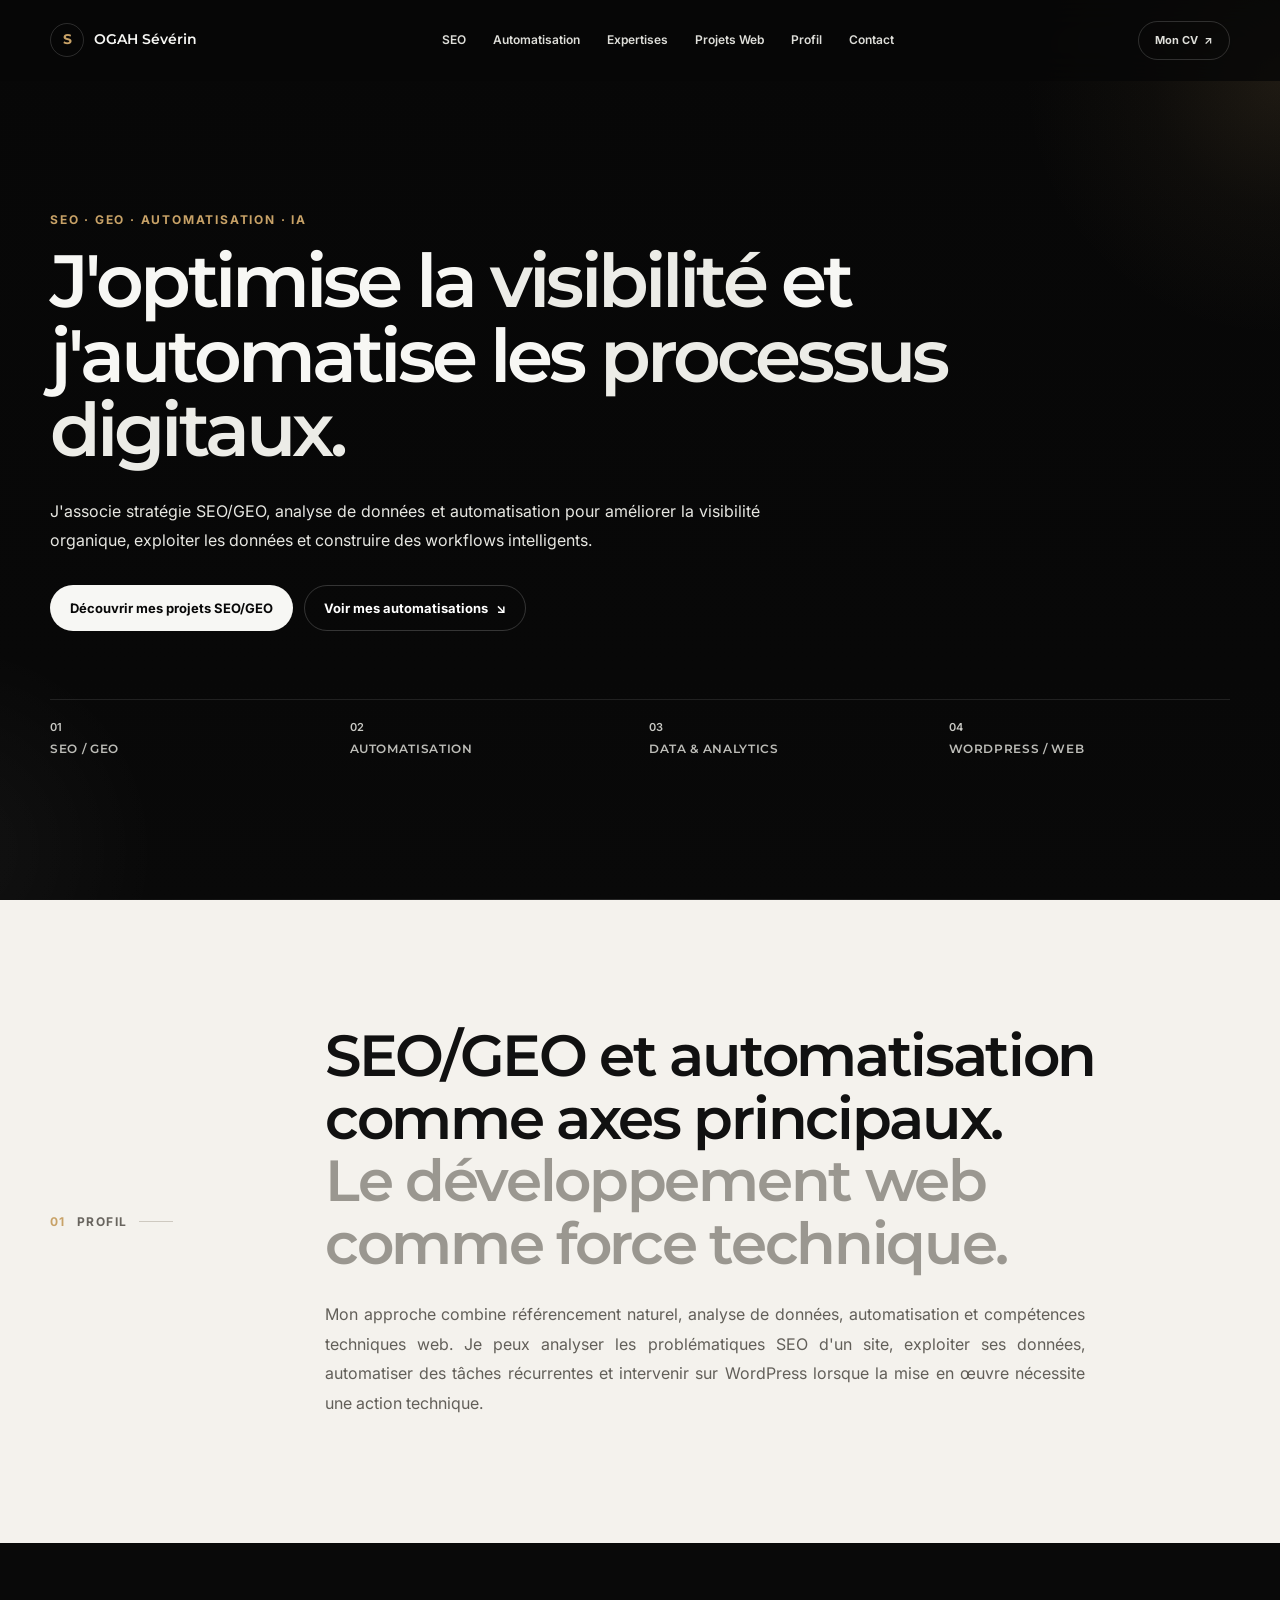
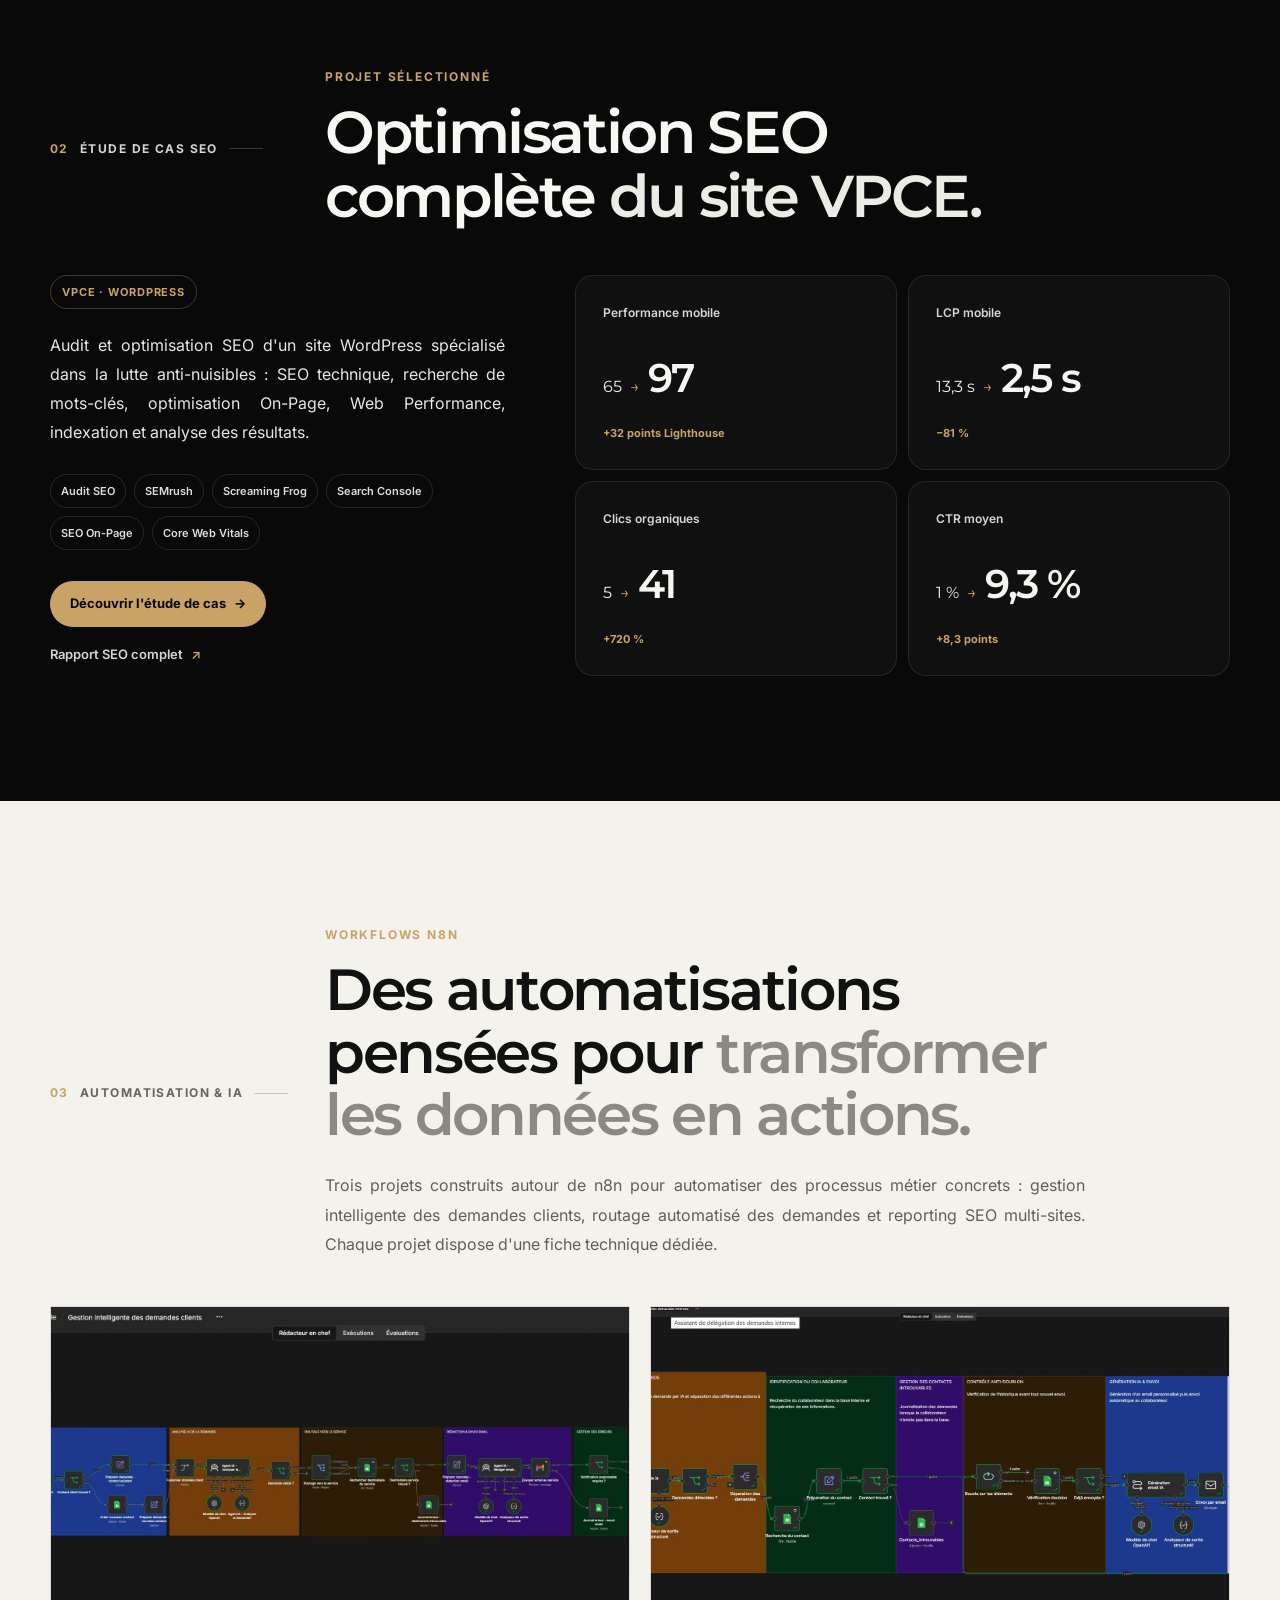
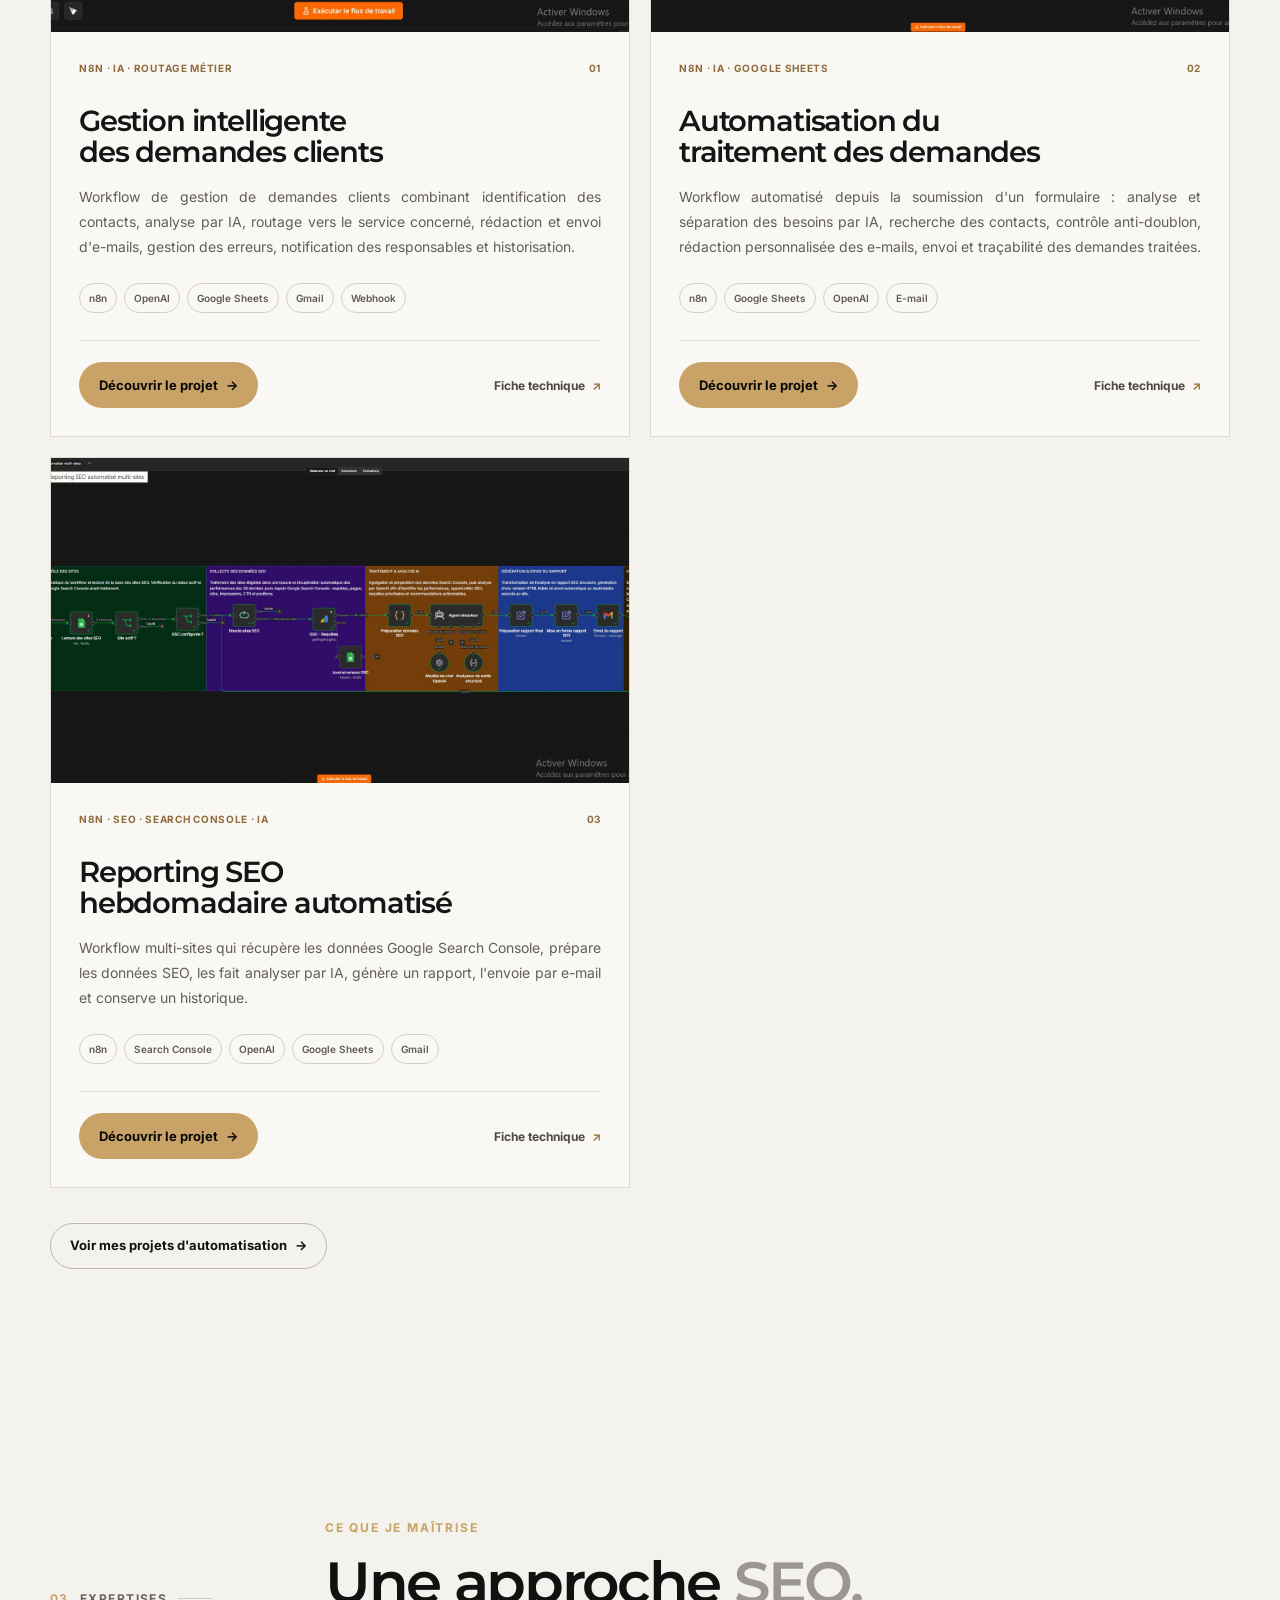
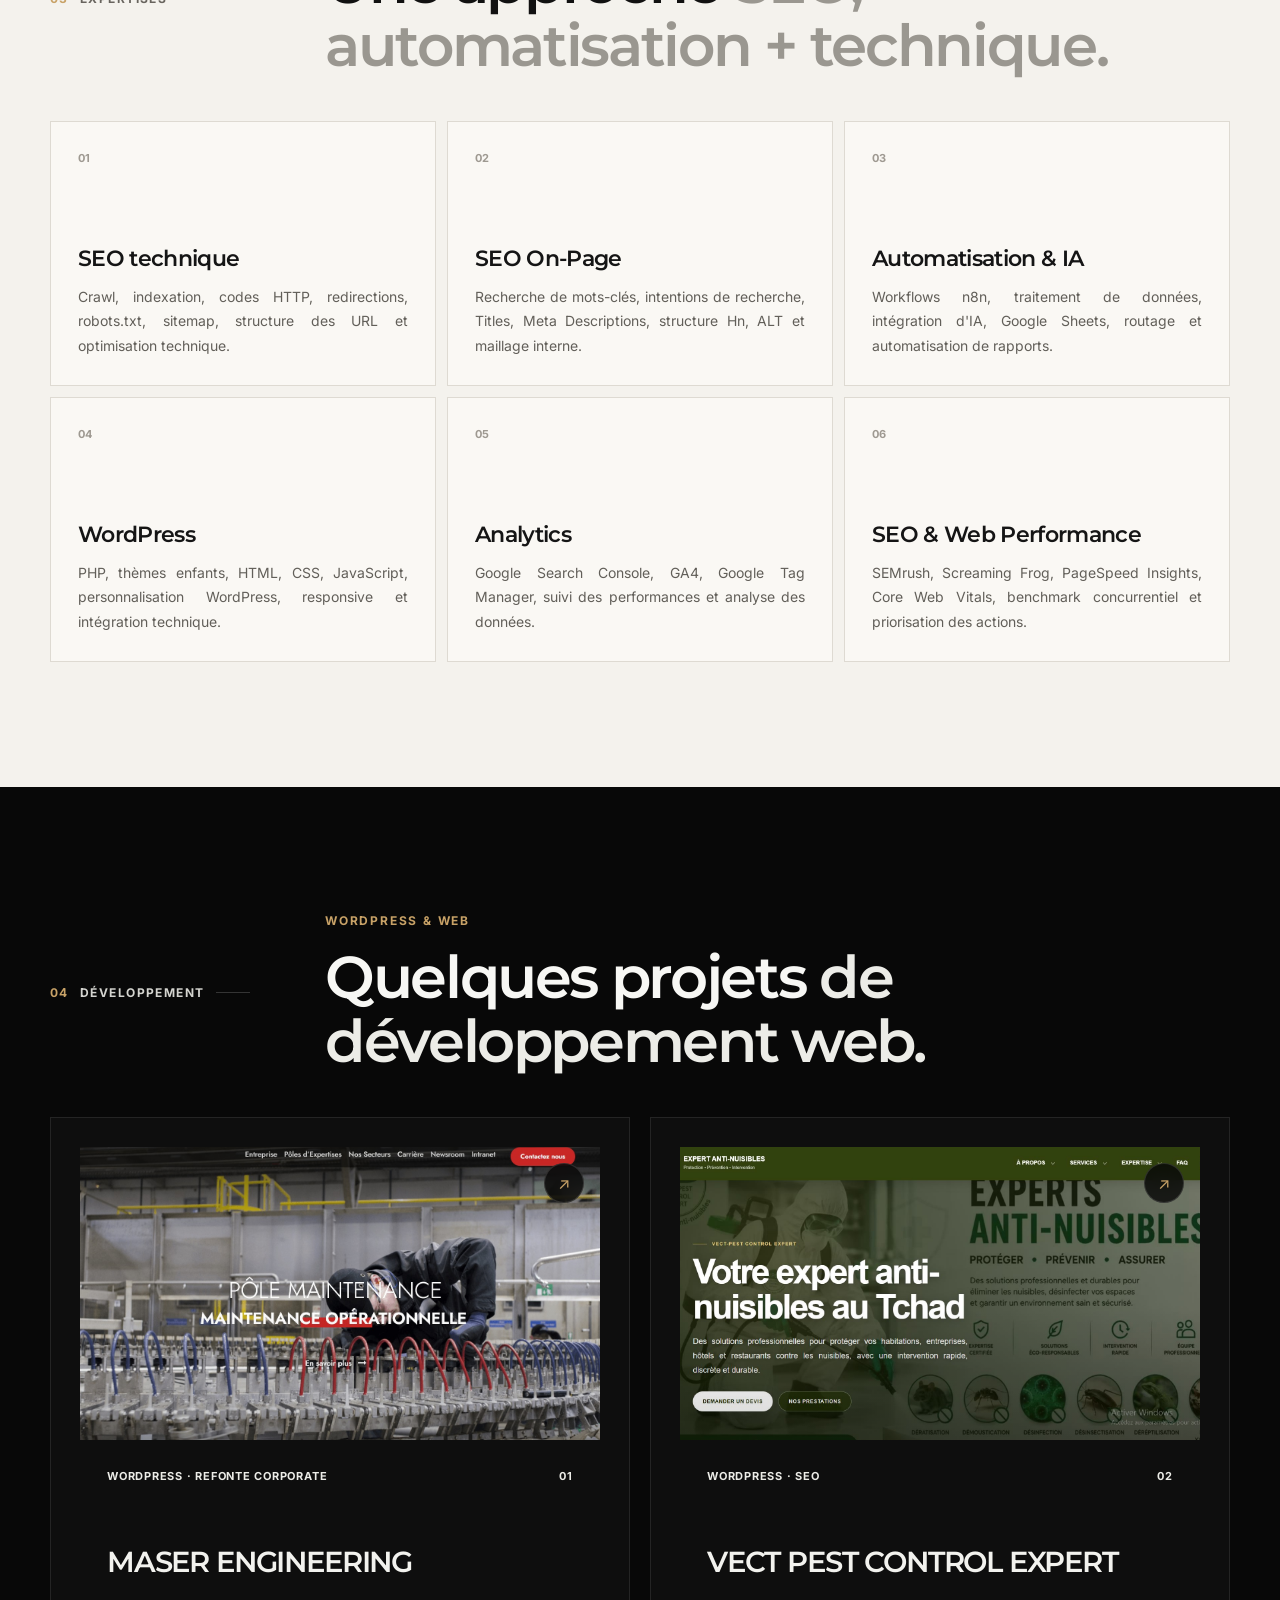
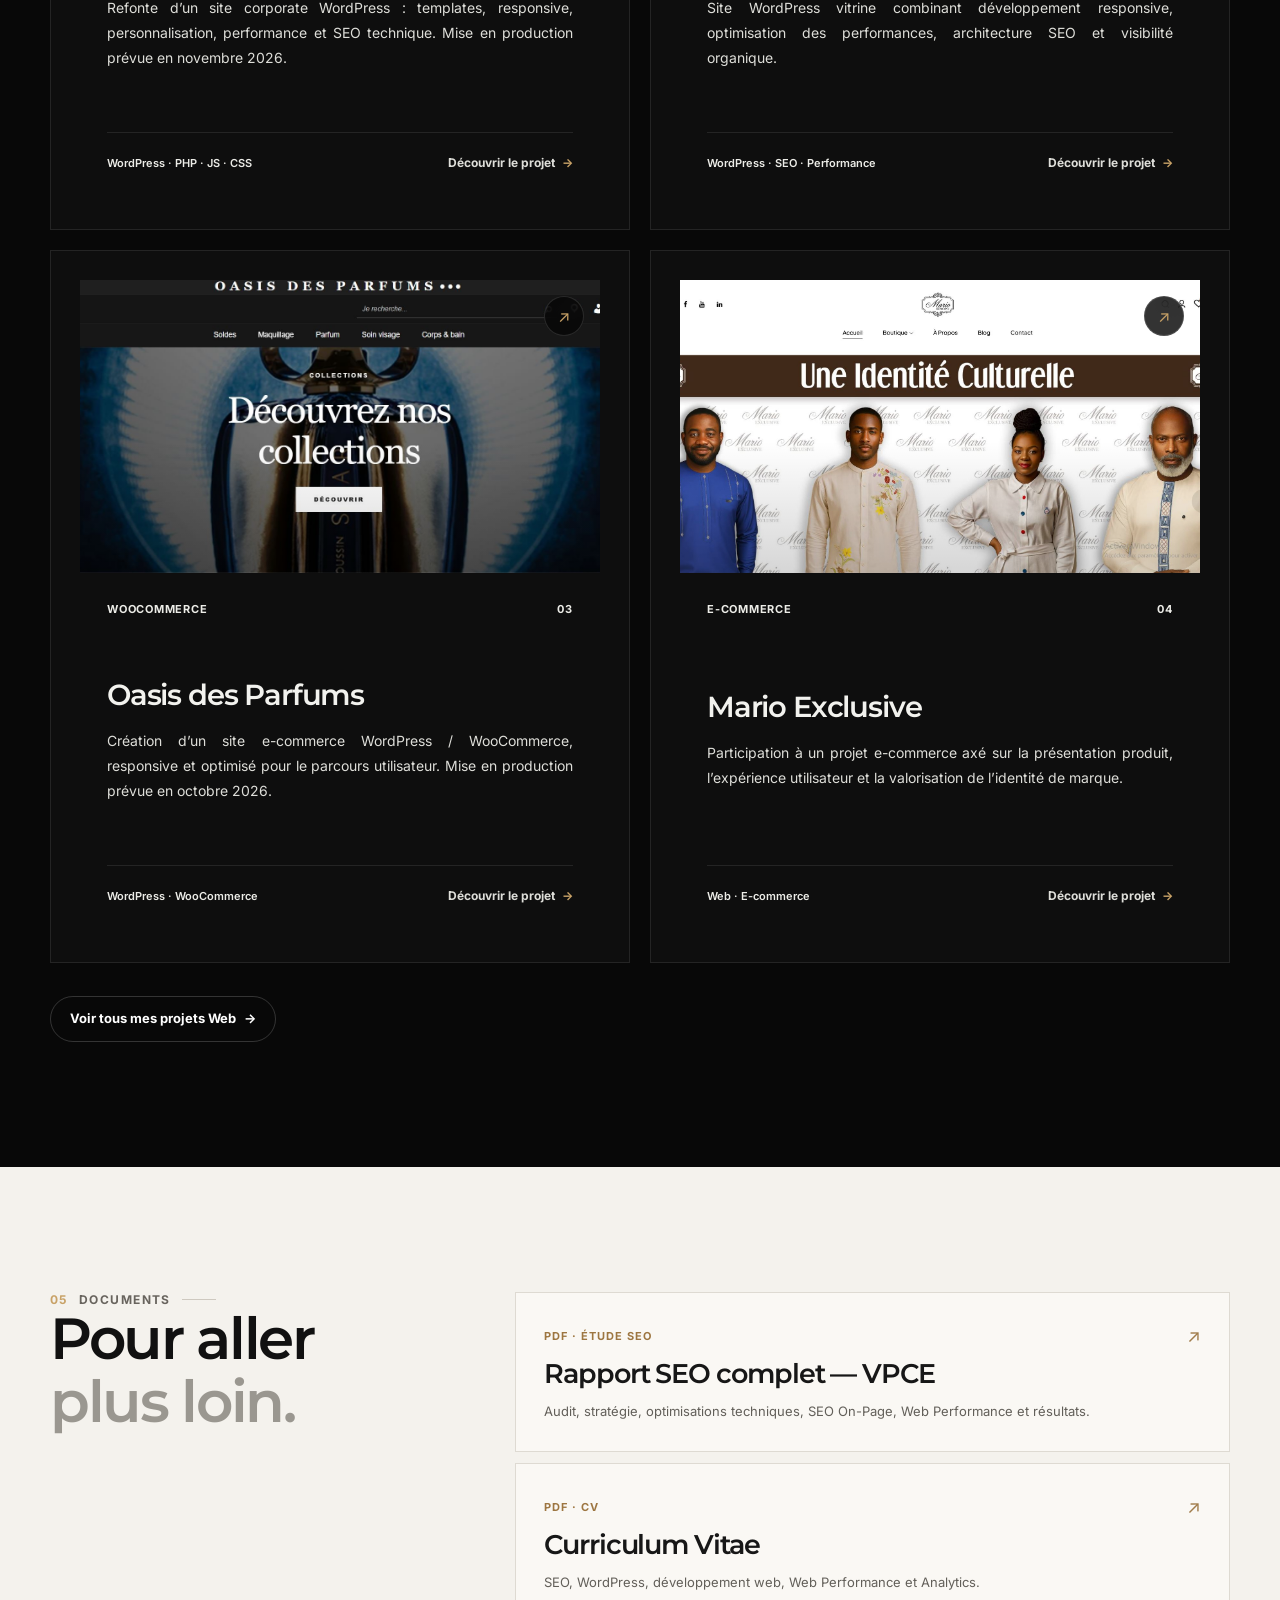
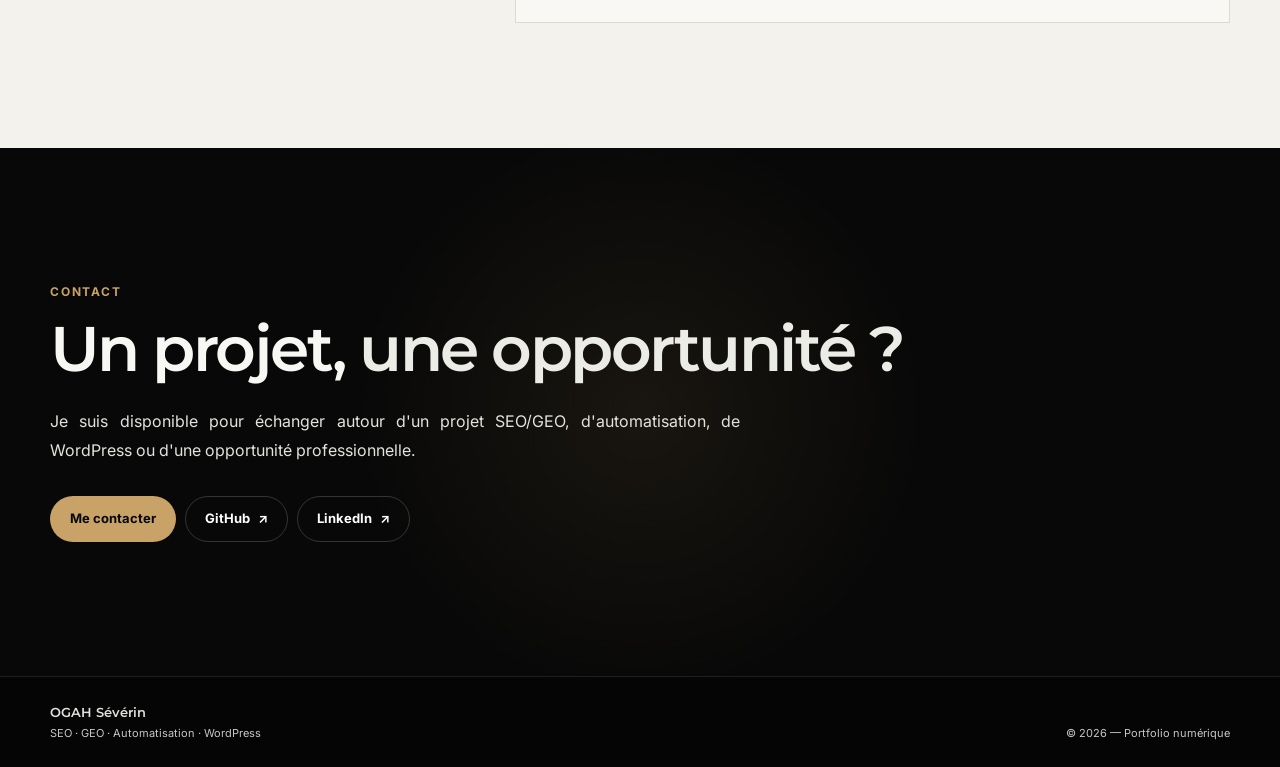
==== commit cbdae361: "Update index.html" ====
--- a/index.html
+++ b/index.html
@@ -474,7 +474,7 @@
         <div class="automation-card__visual">
 
           <img
-            src="./assets/docs/GESTION INTELLIGENTE DES DEMANDES.pdf"
+            src="./assets/images/PROJETS DE GESTION DE DEMANDE INTELLIGENTE.JPG"
             alt="Workflow n8n de gestion intelligente des demandes clients avec intelligence artificielle"
             loading="lazy"
             decoding="async"
@@ -540,7 +540,7 @@
 
             <a
               class="automation-card__pdf"
-              href="./assets/docs/Fiche_technique_Gestion_intelligente_demandes_clients_n8n.pdf"
+              href="./assets/docs/GESTION INTELLIGENTE DES DEMANDES.pdf"
               target="_blank"
               rel="noopener"
             >
